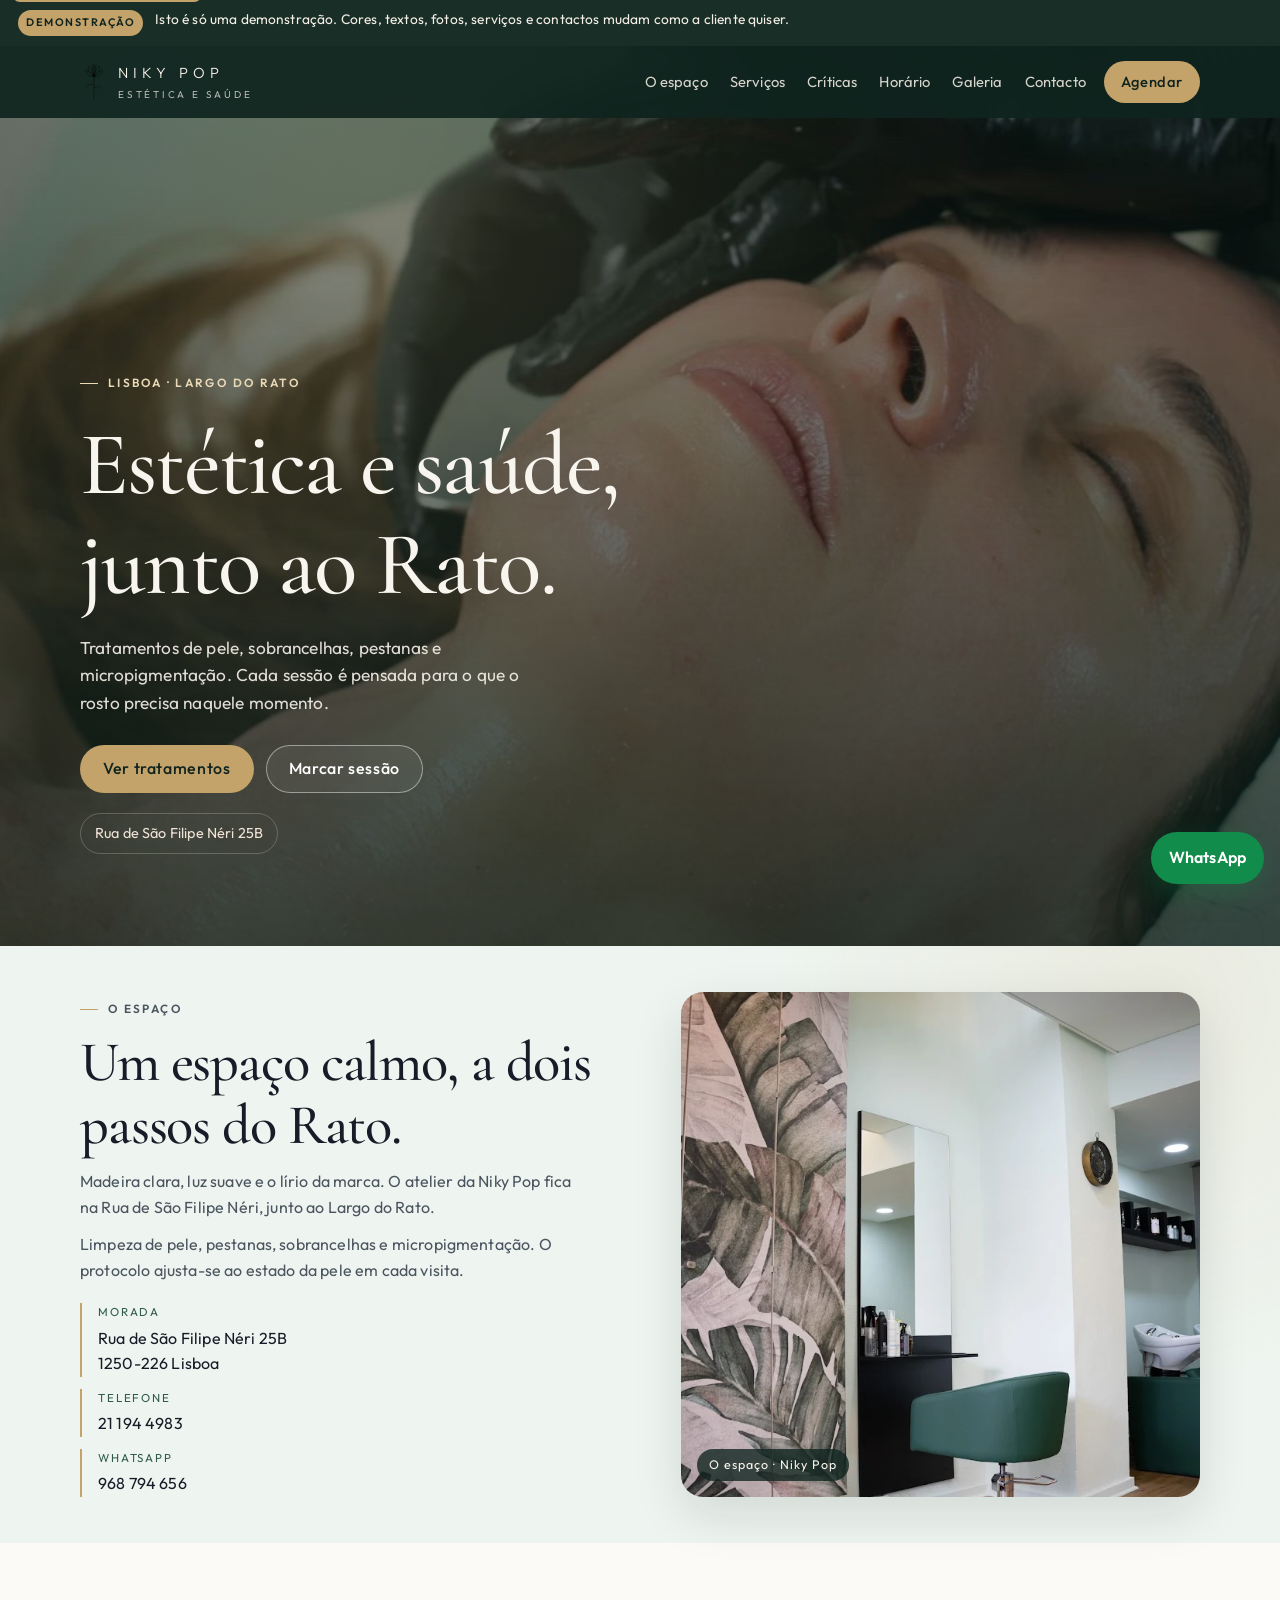
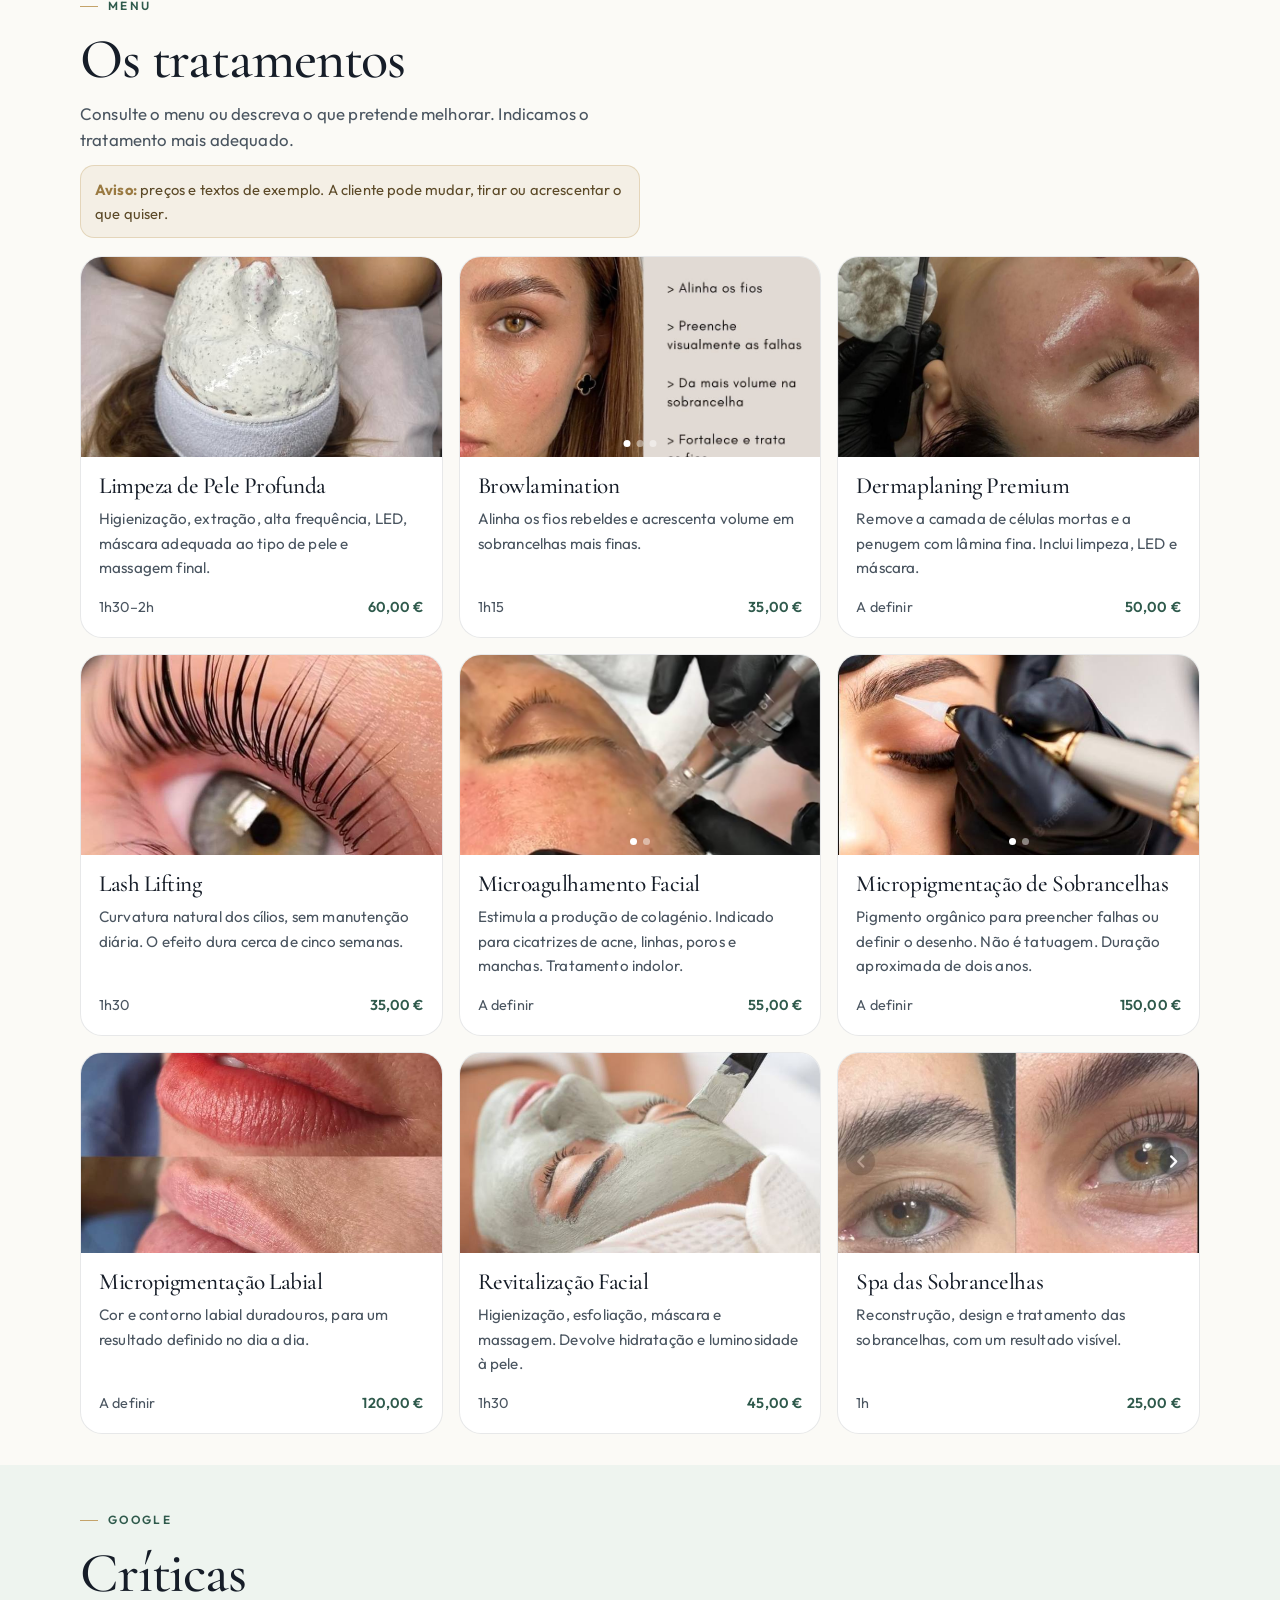
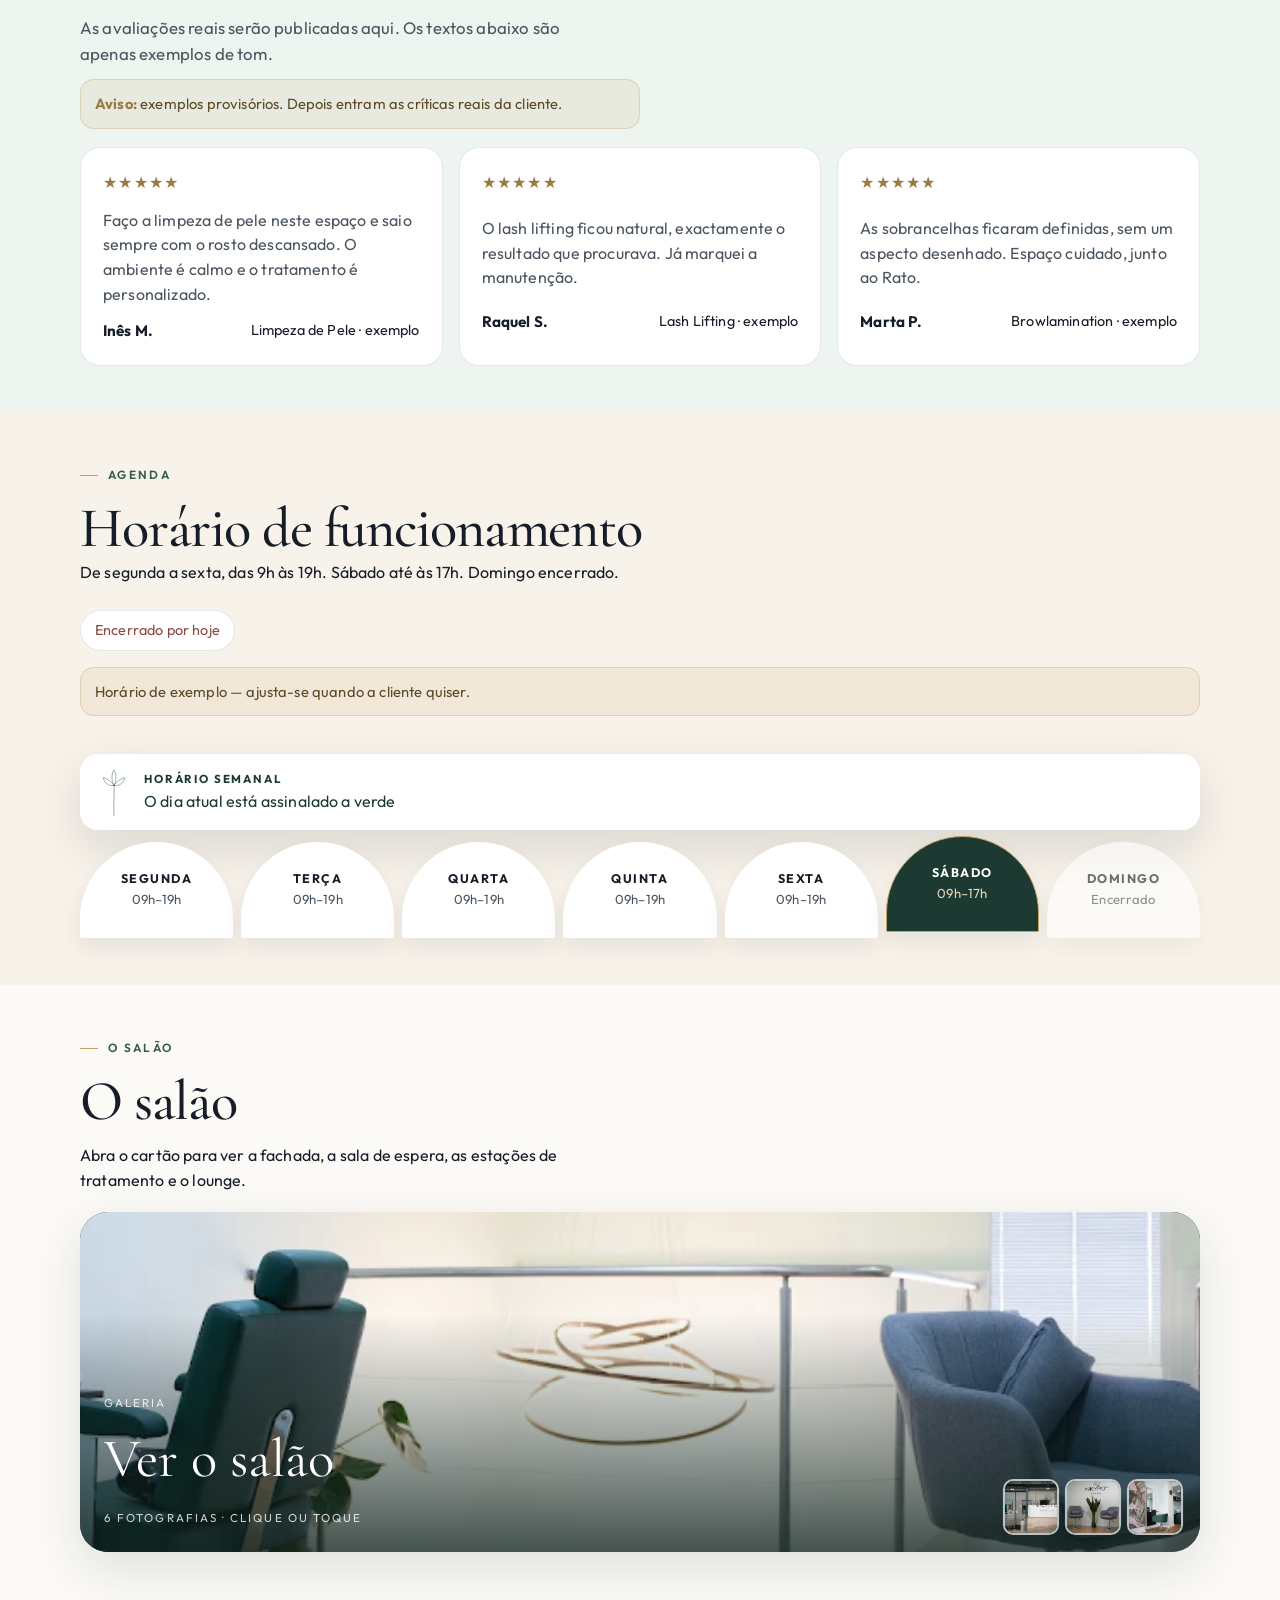
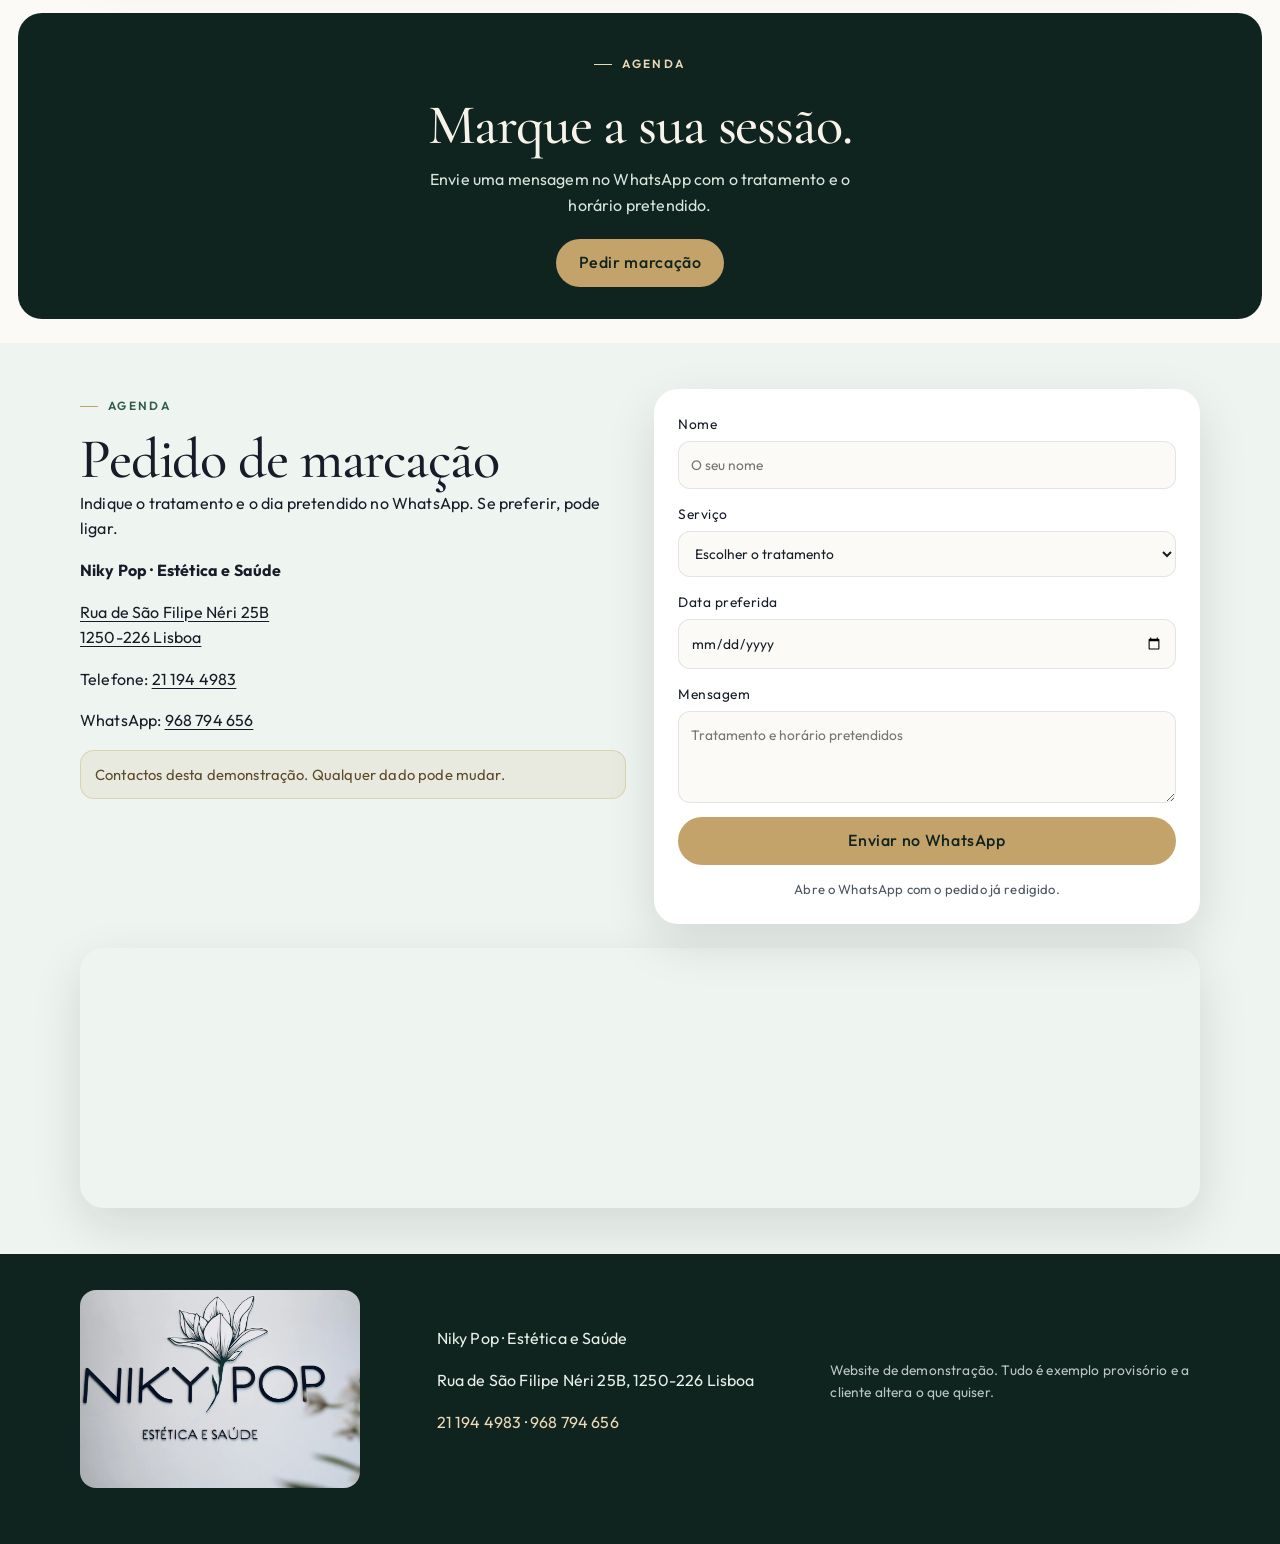
==== index.html @ 43a4d609 "Adiciona a demonstração do website Niky Pop. Co-authored-by: Cursor <cursoragent@cursor.com>" ====
<!DOCTYPE html>
<html lang="pt-PT">
<head>
  <meta charset="UTF-8">
  <meta name="viewport" content="width=device-width, initial-scale=1, viewport-fit=cover">
  <meta name="theme-color" content="#1e3a32">
  <title>Niky Pop · Estética e Saúde · Lisboa</title>
  <meta name="description" content="Demonstração do website da Niky Pop Estética e Saúde, em Lisboa. Tratamentos faciais, sobrancelhas, cílios e micropigmentação. Tudo nesta página é provisório e editável.">
  <link rel="icon" href="assets/images/lily.svg" type="image/svg+xml">
  <link rel="apple-touch-icon" href="assets/images/logo.png">
  <link rel="preconnect" href="https://fonts.googleapis.com">
  <link rel="preconnect" href="https://fonts.gstatic.com" crossorigin>
  <link href="https://fonts.googleapis.com/css2?family=Cormorant+Garamond:ital,wght@0,400;0,500;0,600;1,400;1,500&family=Outfit:wght@300;400;500;600&display=swap" rel="stylesheet">
  <link rel="preload" as="image" href="assets/video/poster.jpg">
  <link rel="stylesheet" href="css/style.css?v=9">
  <meta property="og:title" content="Niky Pop · Estética e Saúde">
  <meta property="og:description" content="Espaço de estética e saúde junto ao Largo do Rato, Lisboa. Demonstração provisória.">
  <meta property="og:image" content="assets/images/fachada.jpg">
  <meta property="og:type" content="website">
  <script type="application/ld+json">
  {
    "@context": "https://schema.org",
    "@type": "BeautySalon",
    "name": "Niky Pop Estética e Saúde",
    "description": "Salão de estética e saúde em Lisboa. Página de demonstração com conteúdos provisórios.",
    "image": "assets/images/fachada.jpg",
    "telephone": "+351211944983",
    "address": {
      "@type": "PostalAddress",
      "streetAddress": "Rua de São Filipe Néri 25B",
      "addressLocality": "Lisboa",
      "postalCode": "1250-226",
      "addressCountry": "PT"
    },
    "url": "https://nikypop.pt",
    "openingHoursSpecification": [
      { "@type": "OpeningHoursSpecification", "dayOfWeek": ["Monday","Tuesday","Wednesday","Thursday","Friday"], "opens": "09:00", "closes": "19:00" },
      { "@type": "OpeningHoursSpecification", "dayOfWeek": "Saturday", "opens": "09:00", "closes": "17:00" }
    ]
  }
  </script>
</head>
<body>
  <a class="skip-link" href="#conteudo">Saltar para o conteúdo</a>

  <div class="demo-banner" role="status">
    <span class="demo-banner__mark">Demonstração</span>
    <p>Isto é só uma demonstração. Cores, textos, fotos, serviços e contactos mudam como a cliente quiser.</p>
  </div>

  <header class="header" id="topo">
    <div class="header__inner">
      <a class="brand" href="#topo" aria-label="Niky Pop início">
        <img src="assets/images/lily.svg" alt="" class="brand__lily" width="28" height="38">
        <span>
          <span class="brand__name">Niky<span class="brand__y"> </span>Pop</span>
          <span class="brand__tag">Estética e Saúde</span>
        </span>
      </a>
      <nav class="nav" id="nav" aria-label="Principal">
        <a href="#espaco">O espaço</a>
        <a href="#servicos">Serviços</a>
        <a href="#criticas">Críticas</a>
        <a href="#horarios">Horário</a>
        <a href="#galeria">Galeria</a>
        <a href="#contacto">Contacto</a>
      </nav>
      <a class="btn btn--header" href="#marcar">Agendar</a>
      <button class="nav-toggle" id="navToggle" aria-expanded="false" aria-controls="nav" aria-label="Abrir menu">
        <span></span><span></span><span></span>
      </button>
    </div>
  </header>

  <main id="conteudo">
    <section class="hero">
      <div class="hero__media" aria-hidden="true">
        <div class="hero__fallback"></div>
        <video id="heroVideo" autoplay muted loop playsinline preload="metadata" poster="assets/video/poster.jpg">
          <source src="assets/video/hero.mp4" type="video/mp4">
        </video>
        <div class="hero__veil"></div>
      </div>
      <div class="wrap hero__copy">
        <p class="eyebrow">Lisboa · Largo do Rato</p>
        <h1>Estética e saúde, junto ao Rato.</h1>
        <p class="hero__lead">Tratamentos de pele, sobrancelhas, pestanas e micropigmentação. Cada sessão é pensada para o que o rosto precisa naquele momento.</p>
        <div class="hero__actions">
          <a class="btn btn--gold" href="#servicos">Ver tratamentos</a>
          <a class="btn btn--ghost" href="#marcar">Marcar sessão</a>
        </div>
        <p class="hero__chip">Rua de São Filipe Néri 25B</p>
      </div>
    </section>

    <section class="section space" id="espaco">
      <div class="wrap split">
        <div class="space__copy">
          <p class="eyebrow reveal">O espaço</p>
          <h2 class="reveal">Um espaço calmo, a dois passos do Rato.</h2>
          <p class="reveal">Madeira clara, luz suave e o lírio da marca. O atelier da Niky Pop fica na Rua de São Filipe Néri, junto ao Largo do Rato.</p>
          <p class="reveal">Limpeza de pele, pestanas, sobrancelhas e micropigmentação. O protocolo ajusta-se ao estado da pele em cada visita.</p>
          <ul class="facts reveal">
            <li>
              <span>Morada</span>
              Rua de São Filipe Néri 25B<br>1250-226 Lisboa
            </li>
            <li>
              <span>Telefone</span>
              <a href="tel:+351211944983">21 194 4983</a>
            </li>
            <li>
              <span>WhatsApp</span>
              <a href="https://wa.me/351968794656">968 794 656</a>
            </li>
          </ul>
        </div>
        <figure class="space__photo reveal">
          <img src="assets/images/estacao.png" alt="Estação de cabelo da Niky Pop, com cadeira verde e mural de folhas" width="900" height="700" loading="lazy">
          <figcaption>O espaço · Niky Pop</figcaption>
        </figure>
      </div>
    </section>

    <section class="section services" id="servicos">
      <div class="wrap">
        <div class="section__head">
          <p class="eyebrow reveal">Menu</p>
          <h2 class="reveal">Os tratamentos</h2>
          <p class="lead reveal">Consulte o menu ou descreva o que pretende melhorar. Indicamos o tratamento mais adequado.</p>
          <p class="notice reveal" role="note">
            <strong>Aviso:</strong> preços e textos de exemplo. A cliente pode mudar, tirar ou acrescentar o que quiser.
          </p>
        </div>
        <div class="service-grid" id="serviceGrid"></div>
      </div>
    </section>

    <section class="section reviews" id="criticas">
      <div class="wrap">
        <div class="section__head">
          <p class="eyebrow reveal">Google</p>
          <h2 class="reveal">Críticas</h2>
          <p class="lead reveal">As avaliações reais serão publicadas aqui. Os textos abaixo são apenas exemplos de tom.</p>
          <p class="notice reveal" role="note">
            <strong>Aviso:</strong> exemplos provisórios. Depois entram as críticas reais da cliente.
          </p>
        </div>
        <div class="review-track" id="reviewTrack"></div>
      </div>
    </section>

    <section class="section hours" id="horarios">
      <div class="wrap hours__layout">
        <div>
          <p class="eyebrow reveal">Agenda</p>
          <h2 class="reveal">Horário de funcionamento</h2>
          <p class="reveal">De segunda a sexta, das 9h às 19h. Sábado até às 17h. Domingo encerrado.</p>
          <div class="status-pill reveal" id="openStatus" aria-live="polite"></div>
          <p class="notice reveal" role="note">Horário de exemplo — ajusta-se quando a cliente quiser.</p>
        </div>
        <div class="bloom reveal" id="bloomHours" aria-label="Horário semanal"></div>
      </div>
    </section>

    <section class="section gallery-section" id="galeria">
      <div class="wrap">
        <div class="section__head">
          <p class="eyebrow reveal">O salão</p>
          <h2 class="reveal">O salão</h2>
          <p class="reveal">Abra o cartão para ver a fachada, a sala de espera, as estações de tratamento e o lounge.</p>
        </div>
        <button class="gallery-card reveal" id="galleryOpen" type="button" aria-haspopup="dialog">
          <img src="assets/images/lounge.png" alt="Lounge da Niky Pop, com cadeira verde e candeeiro em anéis" width="1400" height="900">
          <span class="gallery-card__veil"></span>
          <span class="gallery-card__body">
            <span class="gallery-card__kicker">Galeria</span>
            <span class="gallery-card__title">Ver o salão</span>
          <span class="gallery-card__hint">6 fotografias · clique ou toque</span>
        </span>
        <span class="thumbs" aria-hidden="true">
          <img src="assets/images/fachada.jpg" alt="" width="54" height="54">
          <img src="assets/images/espera.png" alt="" width="54" height="54">
          <img src="assets/images/estacao.png" alt="" width="54" height="54">
        </span>
      </button>
      </div>
    </section>

    <section class="cta-band">
      <div class="wrap reveal">
        <p class="eyebrow">Agenda</p>
        <h2>Marque a sua sessão.</h2>
        <p>Envie uma mensagem no WhatsApp com o tratamento e o horário pretendido.</p>
        <a class="btn btn--gold" href="#marcar">Pedir marcação</a>
      </div>
    </section>

    <section class="section contact" id="contacto">
      <div class="wrap contact__grid">
        <div>
          <p class="eyebrow reveal">Agenda</p>
          <h2 class="reveal" id="marcar">Pedido de marcação</h2>
          <p class="reveal">Indique o tratamento e o dia pretendido no WhatsApp. Se preferir, pode ligar.</p>
          <address class="vcard reveal">
            <p><strong>Niky Pop · Estética e Saúde</strong></p>
            <p><a href="https://maps.google.com/?q=Rua+de+S%C3%A3o+Filipe+N%C3%A9ri+25B,+1250-226+Lisboa" target="_blank" rel="noopener">Rua de São Filipe Néri 25B<br>1250-226 Lisboa</a></p>
            <p>Telefone: <a href="tel:+351211944983">21 194 4983</a></p>
            <p>WhatsApp: <a href="https://wa.me/351968794656">968 794 656</a></p>
          </address>
          <p class="notice reveal" role="note">Contactos desta demonstração. Qualquer dado pode mudar.</p>
        </div>
        <form class="book-form reveal" id="bookForm">
          <label>
            Nome
            <input type="text" name="nome" required autocomplete="name" placeholder="O seu nome">
          </label>
          <label>
            Serviço
            <select name="servico" id="servicoSelect" required></select>
          </label>
          <label>
            Data preferida
            <input type="date" name="data" required>
          </label>
          <label>
            Mensagem
            <textarea name="mensagem" rows="3" placeholder="Tratamento e horário pretendidos"></textarea>
          </label>
          <button class="btn btn--gold btn--full" type="submit">Enviar no WhatsApp</button>
          <p class="form-note">Abre o WhatsApp com o pedido já redigido.</p>
        </form>
      </div>
      <div class="wrap map-wrap reveal">
        <iframe
          title="Mapa da Niky Pop em Lisboa"
          loading="lazy"
          referrerpolicy="no-referrer-when-downgrade"
          src="https://maps.google.com/maps?q=Rua%20de%20S%C3%A3o%20Filipe%20N%C3%A9ri%2025B,%201250-226%20Lisboa&z=16&output=embed">
        </iframe>
      </div>
    </section>
  </main>

  <footer class="footer">
    <div class="wrap footer__grid">
      <div class="footer__brand">
        <img src="assets/images/logo.png" alt="Logótipo Niky Pop Estética e Saúde" width="280" height="180">
      </div>
      <div>
        <p>Niky Pop · Estética e Saúde</p>
        <p>Rua de São Filipe Néri 25B, 1250-226 Lisboa</p>
        <p><a href="tel:+351211944983">21 194 4983</a> · <a href="https://wa.me/351968794656">968 794 656</a></p>
      </div>
      <p class="footer__demo">Website de demonstração. Tudo é exemplo provisório e a cliente altera o que quiser.</p>
    </div>
  </footer>

  <a class="wa-float" href="https://wa.me/351968794656" target="_blank" rel="noopener" aria-label="Abrir WhatsApp">WhatsApp</a>

  <dialog class="lightbox" id="lightbox" aria-label="Fotografias do salão">
    <button class="lightbox__close" type="button" id="lightboxClose" aria-label="Fechar galeria">×</button>
    <button class="lightbox__nav prev" type="button" id="lightboxPrev" aria-label="Fotografia anterior">‹</button>
    <figure>
      <img id="lightboxImg" alt="">
      <figcaption id="lightboxCap"></figcaption>
    </figure>
    <button class="lightbox__nav next" type="button" id="lightboxNext" aria-label="Fotografia seguinte">›</button>
    <div class="lightbox__dots" id="lightboxDots"></div>
  </dialog>

  <script src="js/main.js?v=7" defer></script>
</body>
</html>
---- css/style.css ----
:root {
  --green-deep: #10241f;
  --green: #1c3a32;
  --green-mid: #2f5a4c;
  --sage: #8eae9c;
  --mint: #e6efe8;
  --foam: #eef4ef;
  --cream: #f7f2ea;
  --paper: #fbfaf6;
  --ink: #161d28;
  --ink-soft: #4a5560;
  --gold: #c4a36a;
  --gold-deep: #9a7a42;
  --gold-soft: #ead9b8;
  --line: rgba(22, 29, 40, 0.1);
  --shadow: 0 18px 50px rgba(16, 36, 31, 0.12);
  --radius: 22px;
  --header: 72px;
  --banner: 0px;
  --font-serif: "Cormorant Garamond", "Times New Roman", serif;
  --font-sans: "Outfit", "Segoe UI", sans-serif;
  --ease: cubic-bezier(0.22, 1, 0.36, 1);
}

*,
*::before,
*::after {
  box-sizing: border-box;
}

html {
  scroll-behavior: smooth;
  scroll-padding-top: calc(var(--header) + var(--banner) + 12px);
  overflow-x: clip;
}

body {
  margin: 0;
  color: var(--ink);
  background: var(--paper);
  font-family: var(--font-sans);
  font-weight: 400;
  line-height: 1.6;
  letter-spacing: 0.01em;
  text-rendering: optimizeLegibility;
}

img,
video,
iframe {
  max-width: 100%;
  display: block;
}

img {
  height: auto;
}

a {
  color: inherit;
  text-decoration: none;
}

button,
input,
select,
textarea {
  font: inherit;
  color: inherit;
}

h1,
h2,
h3 {
  font-family: var(--font-serif);
  font-weight: 500;
  line-height: 1.12;
  letter-spacing: -0.02em;
  margin: 0;
}

h2 {
  font-size: clamp(2rem, 4.4vw, 3.6rem);
}

p {
  margin: 0 0 1rem;
}

.skip-link {
  position: absolute;
  left: 12px;
  top: -40px;
  z-index: 80;
  background: var(--gold);
  color: var(--green-deep);
  padding: 8px 12px;
  border-radius: 8px;
}

.skip-link:focus {
  top: 12px;
}

.wrap {
  width: min(1120px, calc(100% - 32px));
  margin-inline: auto;
}

.section {
  padding: clamp(28px, 3.6vw, 48px) 0;
}

.section__head {
  max-width: 560px;
  margin-bottom: 18px;
}

.section__head h2 {
  margin-bottom: 10px;
}

.section__head .lead,
.section__head > p {
  margin: 0 0 12px;
}

.section__head .notice {
  margin: 0;
}

.eyebrow {
  display: inline-flex;
  align-items: center;
  gap: 10px;
  margin-bottom: 12px;
  color: var(--green-mid);
  font-size: 0.74rem;
  font-weight: 600;
  letter-spacing: 0.2em;
  text-transform: uppercase;
}

.eyebrow::before {
  content: "";
  width: 18px;
  height: 1px;
  background: var(--gold);
}

.lead {
  font-size: 1.05rem;
  color: var(--ink-soft);
  max-width: 48ch;
  line-height: 1.55;
}

.notice {
  background: rgba(196, 163, 106, 0.12);
  border: 1px solid rgba(196, 163, 106, 0.35);
  border-radius: 14px;
  padding: 12px 14px;
  font-size: 0.92rem;
  color: #5c4a28;
}

.notice strong {
  color: var(--gold-deep);
}

.btn {
  display: inline-flex;
  align-items: center;
  justify-content: center;
  gap: 8px;
  min-height: 48px;
  padding: 0 22px;
  border: 1px solid transparent;
  border-radius: 999px;
  cursor: pointer;
  font-weight: 500;
  letter-spacing: 0.04em;
  transition: transform 0.35s var(--ease), background 0.35s var(--ease), color 0.35s var(--ease), border-color 0.35s var(--ease);
}

.btn:hover {
  transform: translateY(-2px);
}

.btn--gold {
  background: var(--gold);
  color: var(--green-deep);
}

.btn--gold:hover {
  background: var(--gold-soft);
}

.btn--ghost {
  border-color: rgba(255, 255, 255, 0.45);
  color: #fff;
  background: rgba(255, 255, 255, 0.06);
  backdrop-filter: blur(8px);
}

.btn--ghost:hover {
  background: rgba(255, 255, 255, 0.16);
}

.btn--header {
  background: var(--gold);
  color: var(--green-deep);
  min-height: 42px;
  padding: 0 16px;
  font-size: 0.92rem;
}

.btn--full {
  width: 100%;
}

.demo-banner {
  position: relative;
  z-index: 40;
  display: flex;
  gap: 12px;
  align-items: flex-start;
  flex-wrap: wrap;
  padding: 10px 18px;
  background: #1a2e28;
  color: #f3efe6;
  font-size: 0.86rem;
  line-height: 1.45;
}

.demo-banner p {
  margin: 0;
}

.demo-banner__mark {
  flex: none;
  background: var(--gold);
  color: var(--green-deep);
  font-size: 0.68rem;
  font-weight: 600;
  letter-spacing: 0.14em;
  text-transform: uppercase;
  padding: 5px 8px;
  border-radius: 999px;
}

.header {
  position: sticky;
  top: 0;
  z-index: 30;
  background: rgba(16, 36, 31, 0.92);
  backdrop-filter: blur(14px);
  transition: background 0.4s var(--ease), box-shadow 0.4s var(--ease);
  animation: slideDown 0.7s var(--ease) both;
}

.header.is-solid {
  background: rgba(16, 36, 31, 0.92);
  backdrop-filter: blur(16px);
  box-shadow: 0 8px 30px rgba(0, 0, 0, 0.18);
}

.header__inner {
  width: min(1120px, calc(100% - 24px));
  margin: 0 auto;
  min-height: var(--header);
  display: flex;
  align-items: center;
  gap: 18px;
}

.brand {
  display: flex;
  align-items: center;
  gap: 10px;
  color: #f7f2ea;
}

.brand__lily {
  color: var(--gold-soft);
}

.brand__name {
  display: block;
  font-family: var(--font-sans);
  font-weight: 300;
  letter-spacing: 0.34em;
  text-transform: uppercase;
  font-size: 0.92rem;
}

.brand__tag {
  display: block;
  font-size: 0.62rem;
  letter-spacing: 0.28em;
  text-transform: uppercase;
  opacity: 0.72;
  margin-top: 2px;
}

.nav {
  margin-left: auto;
  display: flex;
  gap: 22px;
}

.nav a {
  color: rgba(247, 242, 234, 0.86);
  font-size: 0.92rem;
  position: relative;
}

.nav a::after {
  content: "";
  position: absolute;
  left: 0;
  bottom: -6px;
  width: 100%;
  height: 1px;
  background: var(--gold);
  transform: scaleX(0);
  transform-origin: left;
  transition: transform 0.35s var(--ease);
}

.nav a:hover::after {
  transform: scaleX(1);
}

.nav-toggle {
  display: none;
  width: 44px;
  height: 44px;
  margin-left: auto;
  border: 0;
  background: transparent;
  padding: 10px;
}

.nav-toggle span {
  display: block;
  height: 1.5px;
  margin: 6px 0;
  background: #f7f2ea;
  transition: transform 0.3s var(--ease), opacity 0.3s;
}

.header.is-open .nav-toggle span:nth-child(1) {
  transform: translateY(7.5px) rotate(45deg);
}

.header.is-open .nav-toggle span:nth-child(2) {
  opacity: 0;
}

.header.is-open .nav-toggle span:nth-child(3) {
  transform: translateY(-7.5px) rotate(-45deg);
}

.hero {
  position: relative;
  min-height: 100vh;
  display: grid;
  align-items: end;
  color: #f8f4ee;
  overflow: hidden;
  margin-top: calc(var(--header) * -1);
  padding: calc(var(--header) + 48px) 0 64px;
}

.hero__media,
.hero__media video,
.hero__fallback {
  position: absolute;
  inset: 0;
  width: 100%;
  height: 100%;
  object-fit: cover;
}

.hero__fallback {
  background:
    linear-gradient(180deg, rgba(16, 36, 31, 0.2), rgba(16, 36, 31, 0.55)),
    url("../assets/video/poster.jpg") center/cover no-repeat;
}

.hero__media video {
  transform: scale(1.06);
  animation: drift 28s var(--ease) infinite alternate;
}

.hero__veil {
  position: absolute;
  inset: 0;
  background:
    radial-gradient(ellipse at 30% 20%, rgba(196, 163, 106, 0.18), transparent 45%),
    linear-gradient(180deg, rgba(16, 36, 31, 0.35) 0%, rgba(16, 36, 31, 0.55) 48%, rgba(16, 36, 31, 0.78) 100%);
}

.hero__copy {
  position: relative;
  z-index: 2;
  text-align: left;
  padding: 0 0 12px;
}

.hero__copy > * {
  animation: riseIn 0.9s var(--ease) both;
}

.hero__copy > *:nth-child(1) { animation-delay: 0.12s; }
.hero__copy > *:nth-child(2) { animation-delay: 0.28s; }
.hero__copy > *:nth-child(3) { animation-delay: 0.42s; }
.hero__copy > *:nth-child(4) { animation-delay: 0.56s; }
.hero__copy > *:nth-child(5) { animation-delay: 0.7s; }

.hero .eyebrow {
  color: var(--gold-soft);
}

.hero .eyebrow::before {
  background: var(--gold-soft);
}

.hero h1 {
  max-width: 13ch;
  margin: 10px 0 18px;
  font-size: clamp(2.4rem, 7vw, 5.6rem);
  text-shadow: 0 10px 36px rgba(0, 0, 0, 0.28);
}

.hero__lead {
  margin: 0 0 8px;
  max-width: 42ch;
  color: rgba(247, 242, 234, 0.9);
  font-size: 1.08rem;
}

.hero__actions {
  display: flex;
  justify-content: flex-start;
  gap: 12px;
  flex-wrap: wrap;
  margin-top: 28px;
}

.hero__chip {
  margin-top: 20px;
  display: inline-flex;
  padding: 8px 14px;
  border: 1px solid rgba(255, 247, 242, 0.22);
  border-radius: 999px;
  color: #f0e4d8;
  font-size: 0.9rem;
}

.split {
  display: grid;
  grid-template-columns: 1.05fr 0.95fr;
  gap: 28px;
  align-items: stretch;
}

.space {
  background:
    radial-gradient(circle at 90% 10%, rgba(196, 163, 106, 0.12), transparent 30%),
    var(--foam);
}

.space__copy h2 {
  margin-bottom: 12px;
}

.space__copy p {
  margin: 0 0 12px;
  color: var(--ink-soft);
  max-width: 46ch;
}

.space__photo {
  margin: 0;
  position: relative;
  min-height: 100%;
}

.space__photo img {
  position: absolute;
  inset: 0;
  width: 100%;
  height: 100%;
  border-radius: var(--radius);
  box-shadow: var(--shadow);
  object-fit: cover;
  object-position: center 18%;
}

.space__photo figcaption {
  position: absolute;
  left: 16px;
  bottom: 16px;
  background: rgba(16, 36, 31, 0.78);
  color: #f7f2ea;
  padding: 6px 12px;
  border-radius: 999px;
  font-size: 0.78rem;
  letter-spacing: 0.08em;
}

.facts {
  list-style: none;
  padding: 0;
  margin: 20px 0 0;
  display: grid;
  gap: 12px;
}

.facts li {
  padding-left: 16px;
  border-left: 2px solid var(--gold);
}

.facts span {
  display: block;
  font-size: 0.72rem;
  letter-spacing: 0.16em;
  text-transform: uppercase;
  color: var(--green-mid);
  margin-bottom: 4px;
}

.services {
  background: var(--paper);
  padding-bottom: clamp(20px, 2.4vw, 32px);
}

.service-grid {
  display: grid;
  grid-template-columns: repeat(3, 1fr);
  gap: 16px;
}

.service-card {
  background: #fff;
  border: 1px solid var(--line);
  border-radius: 22px;
  overflow: hidden;
  display: flex;
  flex-direction: column;
  min-height: 100%;
  padding: 0;
  transition: transform 0.25s ease, box-shadow 0.25s ease;
  opacity: 0;
  transform: translateY(16px);
  animation: riseIn 0.45s var(--ease) forwards;
}

.service-card:nth-child(1) { animation-delay: 0.04s; }
.service-card:nth-child(2) { animation-delay: 0.08s; }
.service-card:nth-child(3) { animation-delay: 0.12s; }
.service-card:nth-child(4) { animation-delay: 0.16s; }
.service-card:nth-child(5) { animation-delay: 0.2s; }
.service-card:nth-child(6) { animation-delay: 0.24s; }
.service-card:nth-child(7) { animation-delay: 0.28s; }
.service-card:nth-child(8) { animation-delay: 0.32s; }
.service-card:nth-child(9) { animation-delay: 0.36s; }

.service-card:hover {
  transform: translateY(-6px);
  box-shadow: var(--shadow);
}

.service-card:hover .service-card__media > img,
.service-card:hover .fair img.is-on {
  transform: scale(1.06);
}

.service-card__media {
  position: relative;
  height: 200px;
  overflow: hidden;
  background: var(--mint);
}

.service-card__media > img {
  width: 100%;
  height: 100%;
  object-fit: cover;
  transition: transform 0.5s ease;
}

.fair {
  position: absolute;
  inset: 0;
}

.fair img {
  position: absolute;
  inset: 0;
  width: 100%;
  height: 100%;
  object-fit: cover;
  opacity: 0;
  transform: translateX(14%);
  transition: opacity 0.7s var(--ease), transform 0.7s var(--ease);
}

.fair img.is-on {
  opacity: 1;
  transform: none;
  z-index: 1;
}

.fair__dots {
  position: absolute;
  left: 50%;
  bottom: 10px;
  transform: translateX(-50%);
  display: flex;
  gap: 6px;
  z-index: 2;
}

.fair__dots button {
  width: 7px;
  height: 7px;
  padding: 0;
  border: 0;
  border-radius: 50%;
  background: rgba(255, 255, 255, 0.45);
  cursor: pointer;
}

.fair__dots button.is-on {
  background: #fff;
}

.service-card__body {
  padding: 16px 18px 18px;
  display: flex;
  flex-direction: column;
  flex: 1;
}

.service-card h3 {
  font-size: 1.45rem;
}

.service-card p {
  color: var(--ink-soft);
  font-size: 0.95rem;
  flex: 1;
  margin: 8px 0 0;
}

.service-card__meta {
  display: flex;
  justify-content: space-between;
  align-items: center;
  gap: 8px;
  margin-top: 16px;
  font-size: 0.9rem;
  color: var(--ink-soft);
}

.price {
  color: var(--green-mid);
  font-weight: 600;
  white-space: nowrap;
}

.chip {
  font-size: 0.65rem;
  letter-spacing: 0.12em;
  text-transform: uppercase;
  color: var(--gold-deep);
}

.reviews {
  background: var(--foam);
  padding-top: clamp(24px, 3vw, 40px);
}

.review-track {
  display: grid;
  grid-template-columns: repeat(3, 1fr);
  gap: 16px;
}

.review-card {
  background: #fff;
  border: 1px solid var(--line);
  border-radius: 20px;
  padding: 22px;
  display: grid;
  gap: 12px;
}

.stars {
  color: var(--gold-deep);
  letter-spacing: 0.08em;
}

.review-card p {
  color: var(--ink-soft);
  font-size: 1rem;
  line-height: 1.55;
  margin: 0;
}

.review-card footer {
  display: flex;
  justify-content: space-between;
  font-size: 0.9rem;
}

.review-card strong {
  font-size: 0.95rem;
}

.hours {
  background: var(--cream);
  overflow: visible;
}

.hours__layout {
  display: grid;
  grid-template-columns: 1fr;
  gap: 22px;
}

.status-pill {
  display: inline-flex;
  align-items: center;
  gap: 8px;
  margin: 8px 0 16px;
  padding: 8px 14px;
  border-radius: 999px;
  background: #fff;
  border: 1px solid var(--line);
  font-size: 0.9rem;
}

.status-pill.is-open {
  border-color: rgba(47, 90, 76, 0.3);
  color: var(--green-mid);
}

.status-pill.is-closed {
  color: #8a4b43;
}

.bloom {
  position: relative;
  display: grid;
  grid-template-columns: repeat(7, minmax(0, 1fr));
  gap: 8px;
  align-items: stretch;
}

.bloom__heart {
  grid-column: 1 / -1;
  display: flex;
  align-items: center;
  gap: 12px;
  text-align: left;
  background: #fff;
  border-radius: 18px;
  box-shadow: var(--shadow);
  color: var(--green);
  padding: 14px 16px;
  margin-bottom: 4px;
}

.bloom__heart svg {
  width: 36px;
  height: 48px;
  color: var(--green-mid);
  flex: none;
}

.bloom__heart strong {
  display: block;
  font-size: 0.72rem;
  letter-spacing: 0.16em;
  text-transform: uppercase;
}

.petal {
  padding: 16px 8px 18px;
  border-radius: 999px 999px 22px 22px;
  background: #fff;
  text-align: center;
  box-shadow: 0 10px 24px rgba(16, 36, 31, 0.08);
  border: 1px solid transparent;
  min-height: 96px;
  display: flex;
  flex-direction: column;
  justify-content: center;
  transition: transform 0.35s var(--ease), background 0.35s var(--ease);
}

.petal b {
  display: block;
  font-size: 0.78rem;
  letter-spacing: 0.12em;
  text-transform: uppercase;
}

.petal span {
  font-size: 0.82rem;
  color: var(--ink-soft);
}

.petal.is-today {
  background: var(--green);
  color: #fff;
  border-color: var(--gold);
  transform: translateY(-6px);
}

.petal.is-today span {
  color: var(--gold-soft);
}

.petal.is-closed {
  opacity: 0.62;
}

.gallery-section {
  background: var(--paper);
}

.gallery-card {
  position: relative;
  width: 100%;
  border: 0;
  padding: 0;
  border-radius: 28px;
  overflow: hidden;
  cursor: pointer;
  box-shadow: var(--shadow);
  background: var(--green-deep);
}

.gallery-card img {
  width: 100%;
  height: min(38vh, 340px);
  object-fit: cover;
  transform: scale(1.04);
  transition: transform 1.1s var(--ease);
}

.gallery-card:hover img {
  transform: scale(1.1);
}

.gallery-card__veil {
  position: absolute;
  inset: 0;
  background: linear-gradient(180deg, transparent 30%, rgba(16, 36, 31, 0.78));
}

.gallery-card__body {
  position: absolute;
  left: 24px;
  bottom: 24px;
  color: #fff;
  text-align: left;
}

.gallery-card__kicker,
.gallery-card__hint {
  display: block;
  letter-spacing: 0.18em;
  text-transform: uppercase;
  font-size: 0.72rem;
  opacity: 0.8;
}

.gallery-card__title {
  display: block;
  font-family: var(--font-serif);
  font-size: clamp(2rem, 5vw, 3.4rem);
  margin: 4px 0 6px;
}

.thumbs {
  position: absolute;
  right: 18px;
  bottom: 18px;
  display: flex;
  gap: 8px;
}

.thumbs img {
  width: 54px;
  height: 54px;
  border-radius: 10px;
  border: 2px solid rgba(255, 255, 255, 0.7);
  object-fit: cover;
}

.contact {
  background: var(--foam);
}

.contact__grid {
  display: grid;
  grid-template-columns: 1fr 1fr;
  gap: 28px;
  align-items: start;
}

.vcard {
  font-style: normal;
  margin: 12px 0;
}

.vcard a {
  text-decoration: underline;
  text-underline-offset: 3px;
}

.book-form {
  background: #fff;
  border-radius: 24px;
  padding: 24px;
  box-shadow: var(--shadow);
  display: grid;
  gap: 14px;
}

.book-form label {
  display: grid;
  gap: 6px;
  font-size: 0.86rem;
  letter-spacing: 0.04em;
}

.book-form input,
.book-form select,
.book-form textarea {
  width: 100%;
  border: 1px solid var(--line);
  border-radius: 12px;
  padding: 12px 12px;
  background: var(--paper);
}

.book-form input:focus,
.book-form select:focus,
.book-form textarea:focus {
  outline: 2px solid var(--gold);
  border-color: transparent;
}

.form-note {
  margin: 0;
  font-size: 0.82rem;
  color: var(--ink-soft);
  text-align: center;
}

.map-wrap {
  margin-top: 24px;
  border-radius: 24px;
  overflow: hidden;
  min-height: 240px;
  box-shadow: var(--shadow);
}

.map-wrap iframe {
  width: 100%;
  height: 260px;
  border: 0;
}

.footer {
  background: var(--green-deep);
  color: #e8efe9;
  padding: 36px 0 56px;
}

.footer__grid {
  display: grid;
  grid-template-columns: 0.9fr 1fr 1fr;
  gap: 24px;
  align-items: center;
}

.footer__brand img {
  width: min(280px, 100%);
  border-radius: 16px;
  background: #fff;
}

.footer a {
  color: var(--gold-soft);
}

.footer__demo {
  font-size: 0.86rem;
  opacity: 0.8;
}

.cta-band {
  margin: 8px 18px 24px;
  padding: 32px 24px;
  border-radius: 24px;
  background: var(--green-deep);
  color: #f7f2ea;
  text-align: center;
}

.cta-band .eyebrow {
  color: var(--gold-soft);
}

.cta-band .eyebrow::before {
  background: var(--gold-soft);
}

.cta-band p {
  margin: 10px auto 20px;
  max-width: 42ch;
  color: #d8e4dc;
}

.wa-float {
  position: fixed;
  right: max(16px, env(safe-area-inset-right));
  bottom: max(16px, env(safe-area-inset-bottom));
  z-index: 25;
  min-height: 52px;
  padding: 0 18px;
  border-radius: 999px;
  display: inline-flex;
  align-items: center;
  justify-content: center;
  background: #128c4a;
  color: #fff;
  font-weight: 600;
  box-shadow: 0 10px 28px rgba(18, 140, 74, 0.28);
  animation: floatIn 0.8s 1s ease both, pulseWa 2.8s 2s ease-in-out infinite;
}

.lightbox {
  width: min(960px, calc(100% - 20px));
  max-height: calc(100vh - 24px);
  border: 0;
  padding: 0;
  background: transparent;
  overflow: visible;
}

.lightbox::backdrop {
  background: rgba(10, 16, 14, 0.82);
  backdrop-filter: blur(8px);
}

.lightbox figure {
  margin: 0;
  background: #0f1c18;
  border-radius: 18px;
  overflow: hidden;
}

.lightbox img {
  width: 100%;
  max-height: 72vh;
  object-fit: contain;
  background: #0f1c18;
}

.lightbox figcaption {
  color: #f7f2ea;
  padding: 12px 16px 16px;
  text-align: center;
}

.lightbox__close,
.lightbox__nav {
  position: absolute;
  border: 0;
  background: rgba(255, 255, 255, 0.12);
  color: #fff;
  cursor: pointer;
}

.lightbox__close {
  top: -8px;
  right: -8px;
  width: 42px;
  height: 42px;
  border-radius: 50%;
  font-size: 1.6rem;
}

.lightbox__nav {
  top: 42%;
  width: 44px;
  height: 44px;
  border-radius: 50%;
  font-size: 1.8rem;
}

.lightbox__nav.prev {
  left: -8px;
}

.lightbox__nav.next {
  right: -8px;
}

.lightbox__dots {
  display: flex;
  justify-content: center;
  gap: 8px;
  margin-top: 12px;
}

.lightbox__dots button {
  width: 9px;
  height: 9px;
  border-radius: 50%;
  border: 0;
  background: rgba(255, 255, 255, 0.35);
  padding: 0;
  cursor: pointer;
}

.lightbox__dots button.is-active {
  background: var(--gold);
}

.reveal {
  opacity: 0;
  transform: translateY(16px);
  transition: opacity 0.5s var(--ease), transform 0.5s var(--ease);
}

.reveal.is-in {
  opacity: 1;
  transform: none;
}

@keyframes riseIn {
  from {
    opacity: 0;
    transform: translateY(24px);
  }
  to {
    opacity: 1;
    transform: none;
  }
}

@keyframes slideDown {
  from { transform: translateY(-100%); }
  to { transform: none; }
}

@keyframes drift {
  to {
    transform: scale(1.14) translate3d(-2%, -1%, 0);
  }
}

@keyframes floatIn {
  from { opacity: 0; transform: translateY(16px); }
  to { opacity: 1; transform: none; }
}

@keyframes pulseWa {
  0%, 100% { box-shadow: 0 10px 28px rgba(18, 140, 74, 0.28); }
  50% { box-shadow: 0 10px 28px rgba(18, 140, 74, 0.5), 0 0 0 10px rgba(18, 140, 74, 0.12); }
}

@media (max-width: 980px) {
  .split,
  .contact__grid,
  .footer__grid,
  .service-grid,
  .review-track {
    grid-template-columns: 1fr 1fr;
  }

  .nav {
    display: none;
  }

  .header.is-open .nav {
    display: flex;
    flex-direction: column;
    position: absolute;
    inset: var(--header) 12px auto;
    background: #10241f;
    padding: 18px;
    border-radius: 16px;
    gap: 14px;
    z-index: 40;
    box-shadow: 0 18px 40px rgba(0, 0, 0, 0.28);
  }

  .nav-toggle {
    display: block;
  }

  .btn--header {
    margin-left: auto;
  }
}

@media (max-width: 900px) {
  .bloom {
    grid-template-columns: repeat(2, 1fr);
  }
  .petal.is-today {
    grid-column: 1 / -1;
  }
}

@media (max-width: 760px) {
  .split,
  .hours__layout,
  .contact__grid,
  .footer__grid,
  .service-grid,
  .review-track {
    grid-template-columns: 1fr;
  }

  .demo-banner {
    flex-direction: column;
    gap: 6px;
  }

  .section {
    padding: 28px 0;
  }

  .space__photo {
    min-height: 280px;
  }

  .hero {
    min-height: 92vh;
    padding-bottom: 48px;
  }

  .hero h1 {
    font-size: clamp(2.2rem, 11vw, 3.4rem);
  }

  .hero__actions {
    width: 100%;
  }

  .hero__actions .btn {
    flex: 1 1 160px;
  }

  .service-card__media {
    height: 180px;
  }

  .cta-band {
    margin: 0 12px 24px;
    padding: 32px 18px;
  }

  .bloom {
    grid-template-columns: 1fr;
  }

  .bloom__heart,
  .petal {
    min-height: 0;
    border-radius: 16px;
    flex-direction: row;
    justify-content: space-between;
    padding: 12px 16px;
  }

  .bloom__heart {
    inset: auto;
    padding: 16px;
    display: flex;
    gap: 10px;
    justify-content: flex-start;
    text-align: left;
  }

  .thumbs {
    display: none;
  }

  .lightbox__nav.prev {
    left: 6px;
  }

  .lightbox__nav.next {
    right: 6px;
  }
}

@media (prefers-reduced-motion: reduce) {
  html {
    scroll-behavior: auto;
  }

  .reveal,
  .reveal.is-in,
  .service-card,
  .hero__copy > *,
  .hero__media video,
  .wa-float,
  .gallery-card img,
  .service-card__media > img {
    animation: none !important;
    transition: none !important;
    transform: none;
    opacity: 1;
  }
}
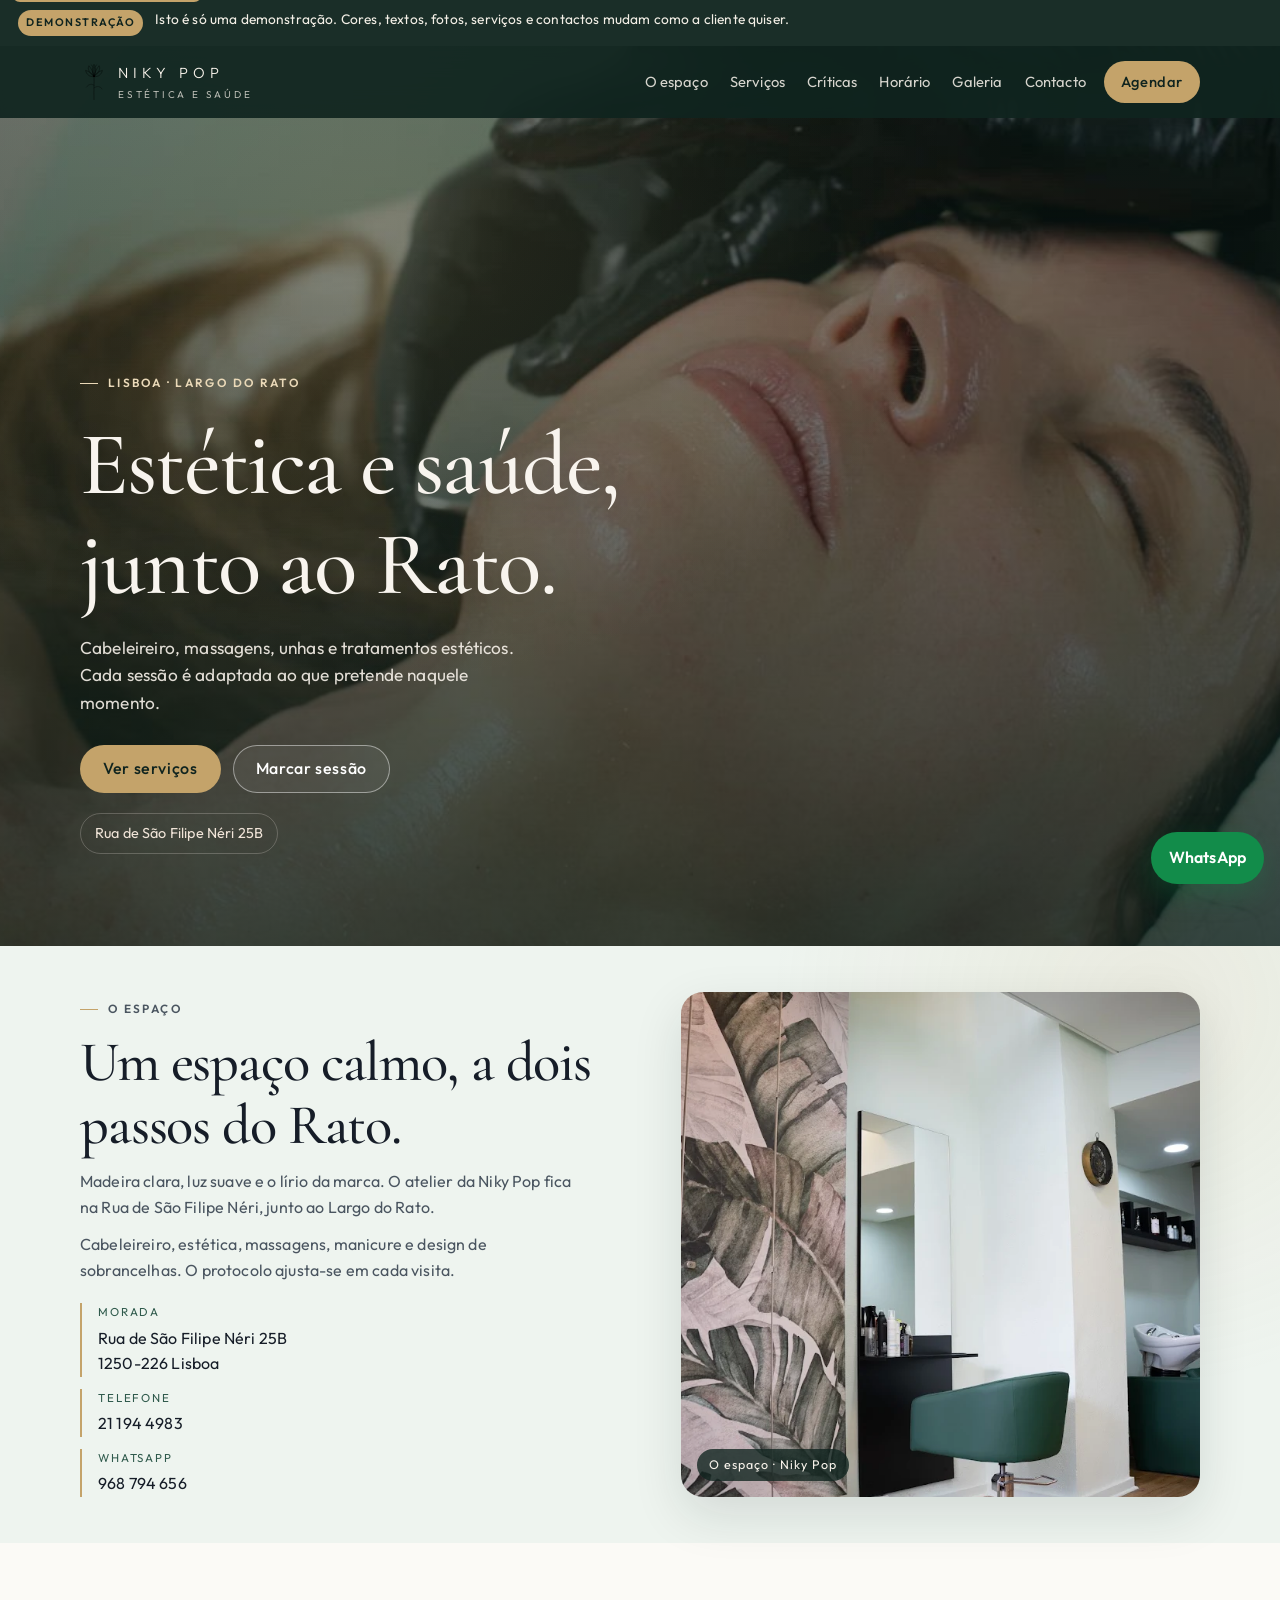
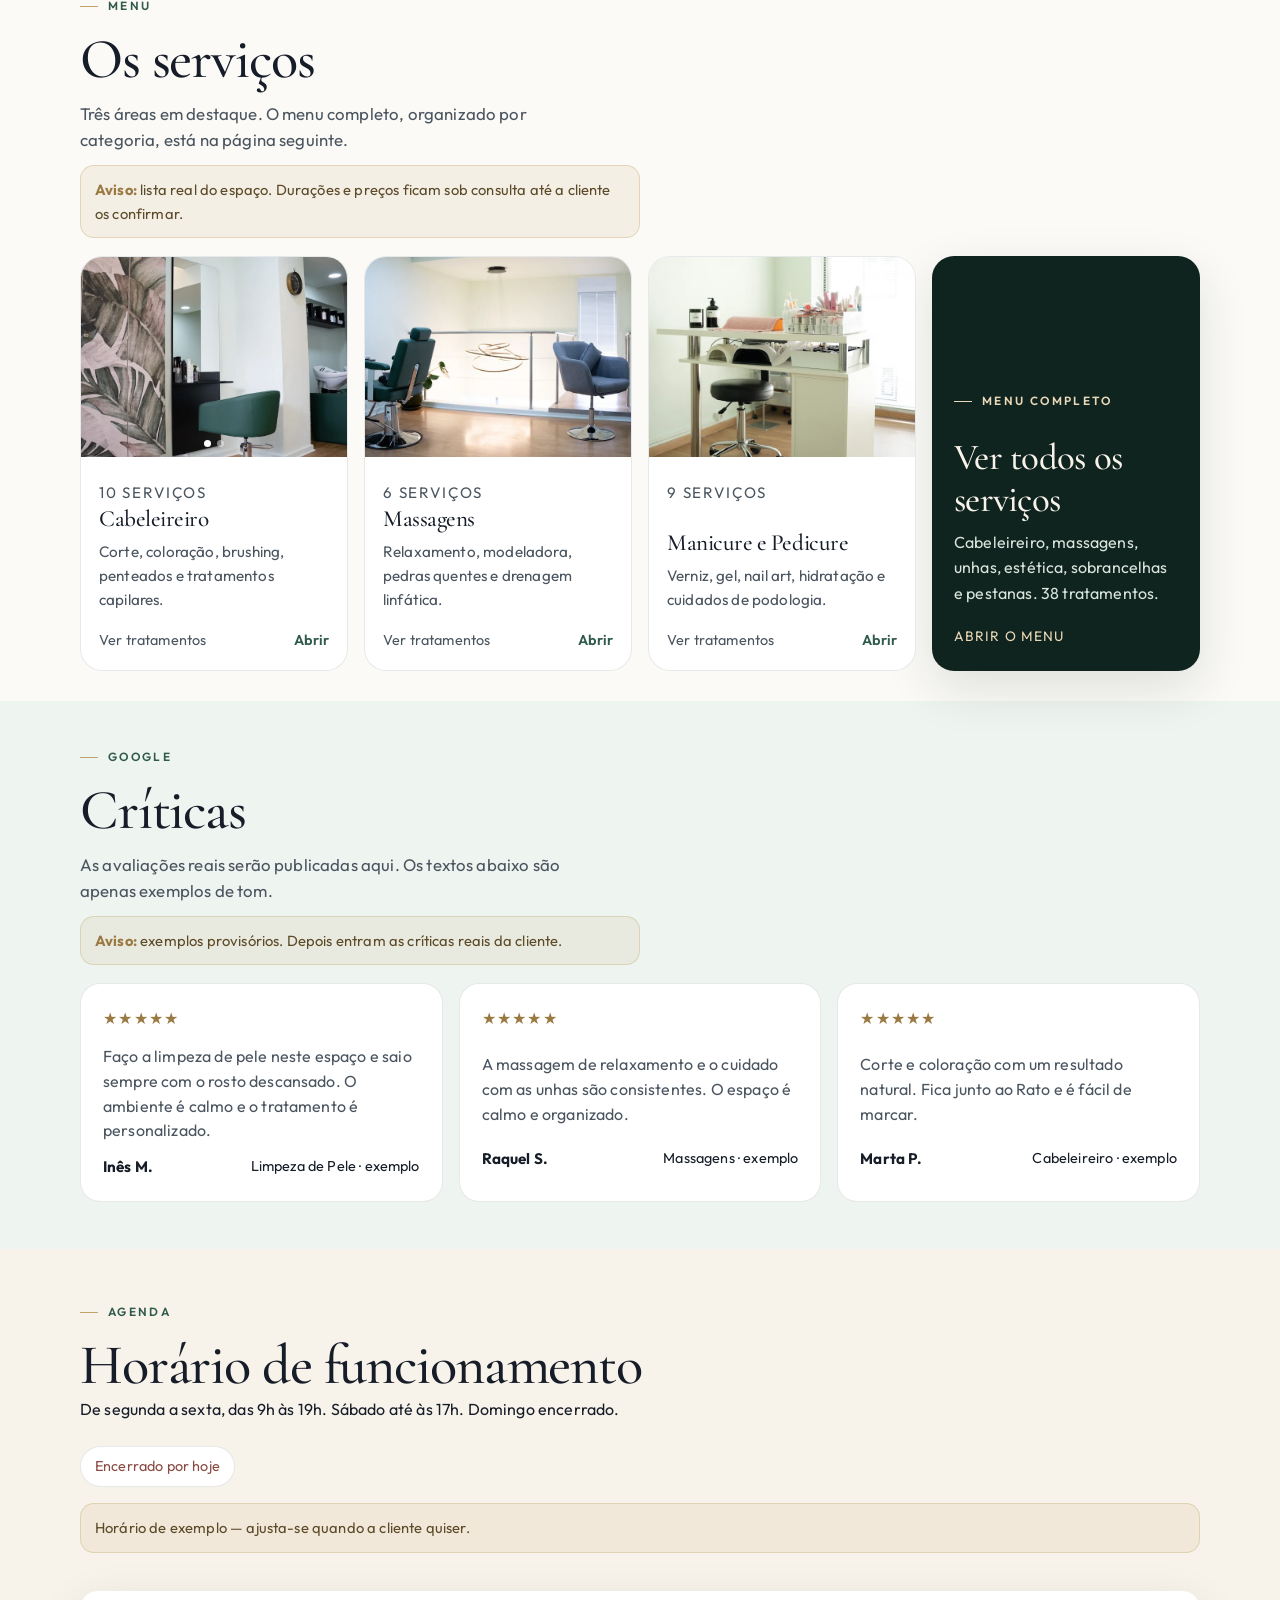
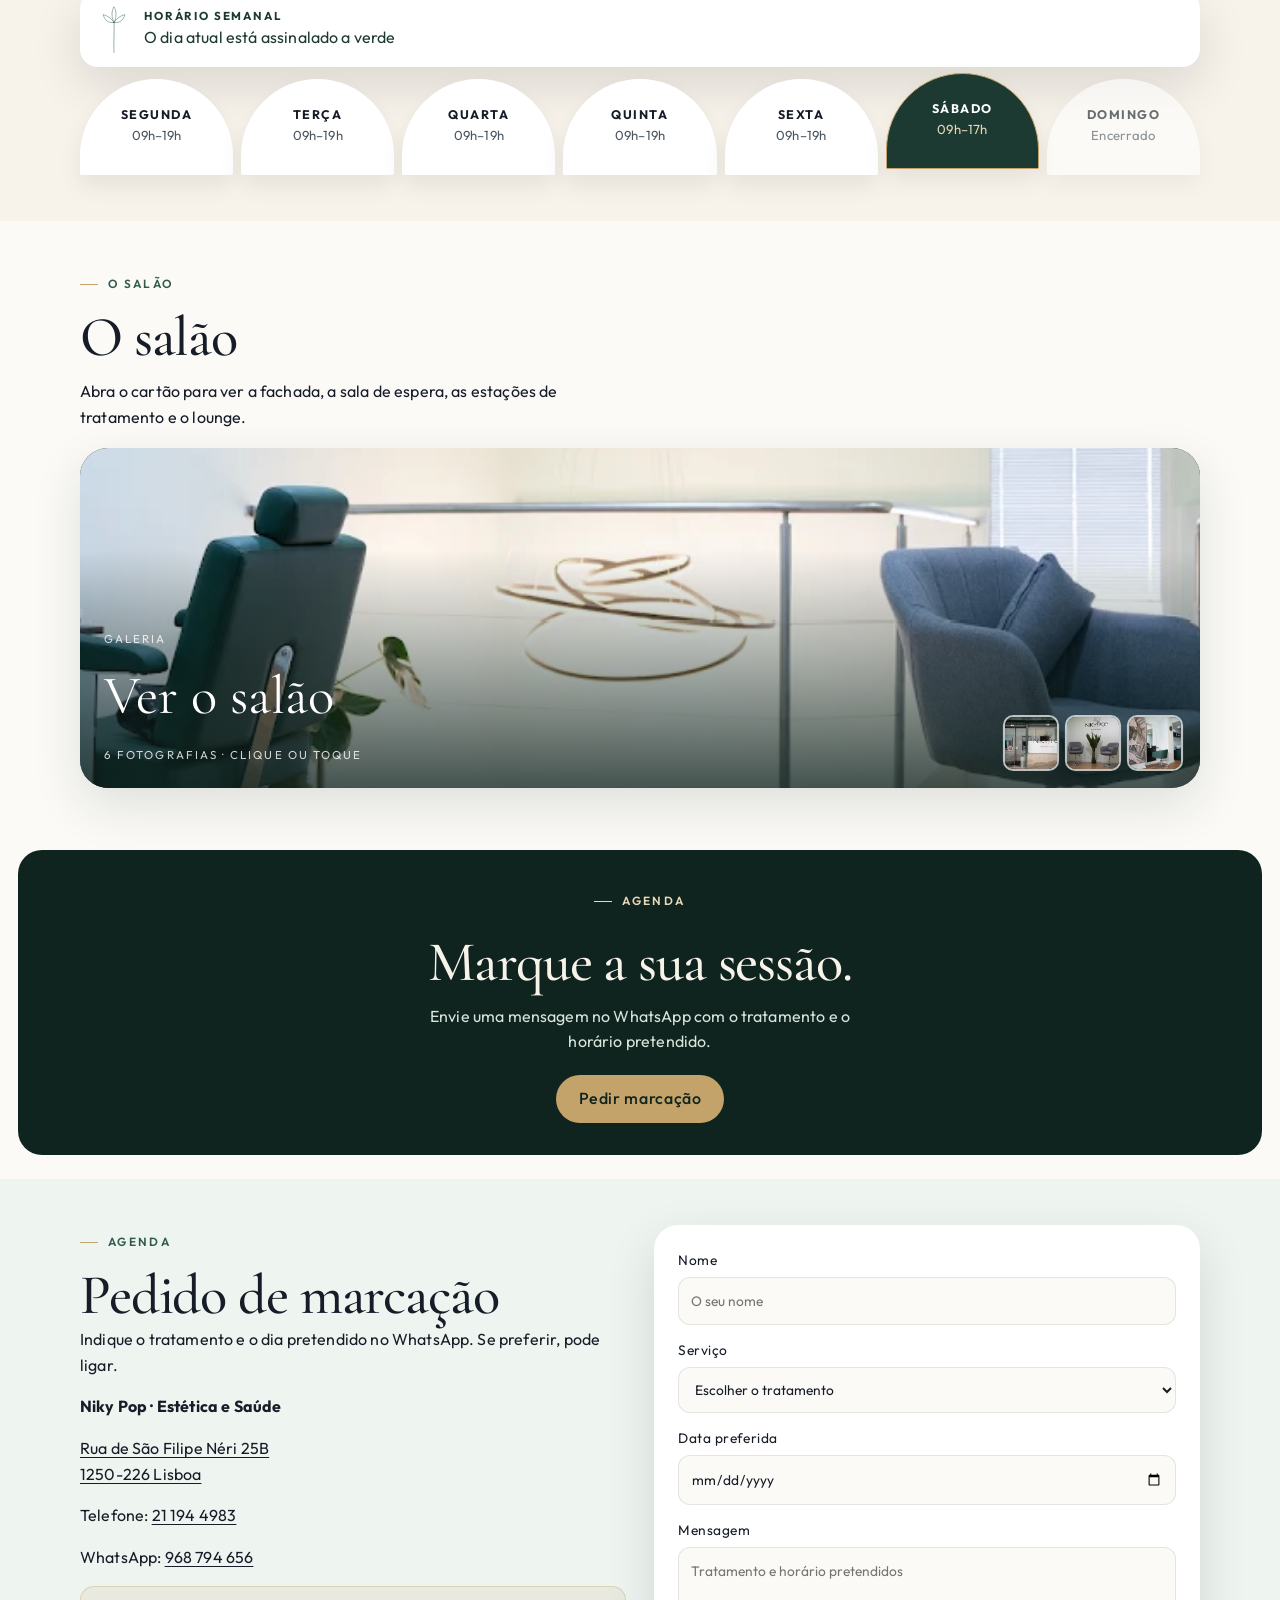
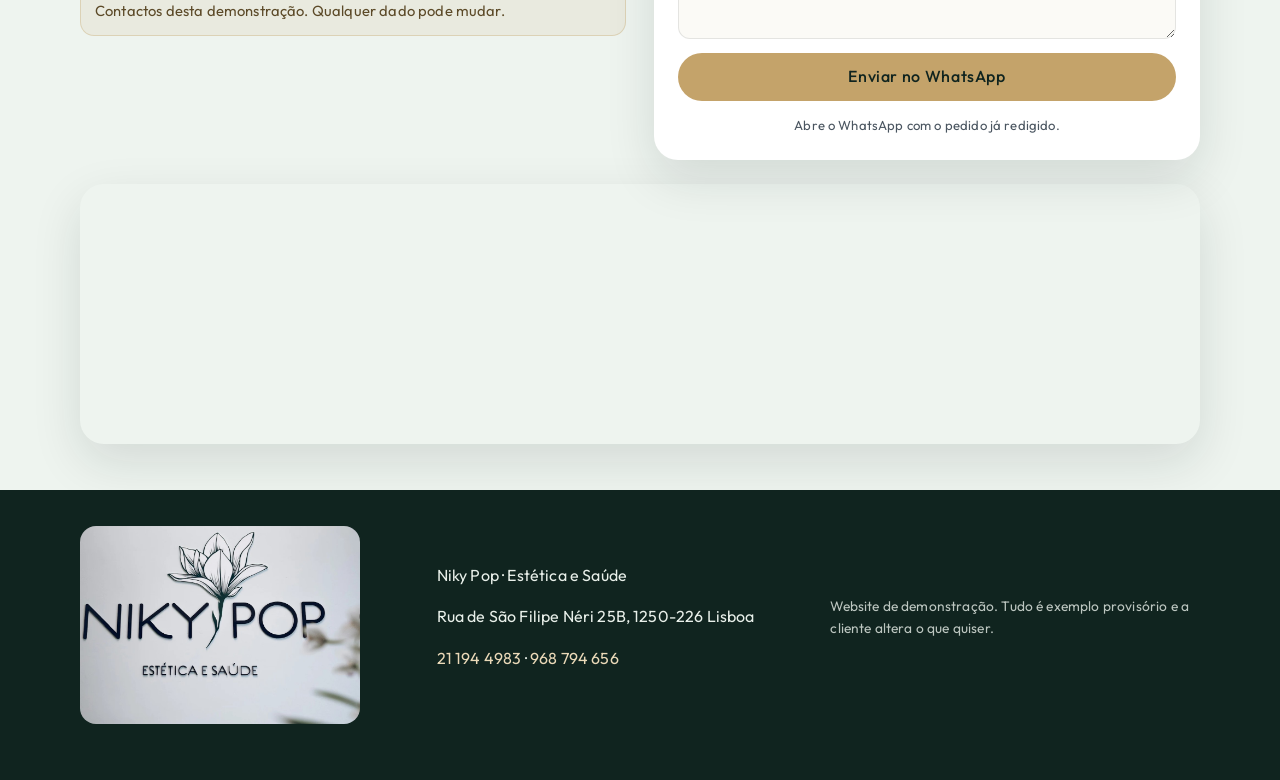
==== commit 9049c1d7: "Mostra os serviços reais da Niky Pop, com três destaques e o menu completo por categoria. Co-authore" ====
--- a/index.html
+++ b/index.html
@@ -12,7 +12,7 @@
   <link rel="preconnect" href="https://fonts.gstatic.com" crossorigin>
   <link href="https://fonts.googleapis.com/css2?family=Cormorant+Garamond:ital,wght@0,400;0,500;0,600;1,400;1,500&family=Outfit:wght@300;400;500;600&display=swap" rel="stylesheet">
   <link rel="preload" as="image" href="assets/video/poster.jpg">
-  <link rel="stylesheet" href="css/style.css?v=9">
+  <link rel="stylesheet" href="css/style.css?v=10">
   <meta property="og:title" content="Niky Pop · Estética e Saúde">
   <meta property="og:description" content="Espaço de estética e saúde junto ao Largo do Rato, Lisboa. Demonstração provisória.">
   <meta property="og:image" content="assets/images/fachada.jpg">
@@ -59,7 +59,7 @@
       </a>
       <nav class="nav" id="nav" aria-label="Principal">
         <a href="#espaco">O espaço</a>
-        <a href="#servicos">Serviços</a>
+        <a href="servicos.html">Serviços</a>
         <a href="#criticas">Críticas</a>
         <a href="#horarios">Horário</a>
         <a href="#galeria">Galeria</a>
@@ -84,9 +84,9 @@
       <div class="wrap hero__copy">
         <p class="eyebrow">Lisboa · Largo do Rato</p>
         <h1>Estética e saúde, junto ao Rato.</h1>
-        <p class="hero__lead">Tratamentos de pele, sobrancelhas, pestanas e micropigmentação. Cada sessão é pensada para o que o rosto precisa naquele momento.</p>
+        <p class="hero__lead">Cabeleireiro, massagens, unhas e tratamentos estéticos. Cada sessão é adaptada ao que pretende naquele momento.</p>
         <div class="hero__actions">
-          <a class="btn btn--gold" href="#servicos">Ver tratamentos</a>
+          <a class="btn btn--gold" href="#servicos">Ver serviços</a>
           <a class="btn btn--ghost" href="#marcar">Marcar sessão</a>
         </div>
         <p class="hero__chip">Rua de São Filipe Néri 25B</p>
@@ -99,7 +99,7 @@
           <p class="eyebrow reveal">O espaço</p>
           <h2 class="reveal">Um espaço calmo, a dois passos do Rato.</h2>
           <p class="reveal">Madeira clara, luz suave e o lírio da marca. O atelier da Niky Pop fica na Rua de São Filipe Néri, junto ao Largo do Rato.</p>
-          <p class="reveal">Limpeza de pele, pestanas, sobrancelhas e micropigmentação. O protocolo ajusta-se ao estado da pele em cada visita.</p>
+          <p class="reveal">Cabeleireiro, estética, massagens, manicure e design de sobrancelhas. O protocolo ajusta-se em cada visita.</p>
           <ul class="facts reveal">
             <li>
               <span>Morada</span>
@@ -126,13 +126,13 @@
       <div class="wrap">
         <div class="section__head">
           <p class="eyebrow reveal">Menu</p>
-          <h2 class="reveal">Os tratamentos</h2>
-          <p class="lead reveal">Consulte o menu ou descreva o que pretende melhorar. Indicamos o tratamento mais adequado.</p>
+          <h2 class="reveal">Os serviços</h2>
+          <p class="lead reveal">Três áreas em destaque. O menu completo, organizado por categoria, está na página seguinte.</p>
           <p class="notice reveal" role="note">
-            <strong>Aviso:</strong> preços e textos de exemplo. A cliente pode mudar, tirar ou acrescentar o que quiser.
+            <strong>Aviso:</strong> lista real do espaço. Durações e preços ficam sob consulta até a cliente os confirmar.
           </p>
         </div>
-        <div class="service-grid" id="serviceGrid"></div>
+        <div class="featured-grid" id="featuredGrid"></div>
       </div>
     </section>
 
@@ -269,6 +269,7 @@
     <div class="lightbox__dots" id="lightboxDots"></div>
   </dialog>
 
-  <script src="js/main.js?v=7" defer></script>
+  <script src="js/servicos-data.js?v=1"></script>
+  <script src="js/main.js?v=8" defer></script>
 </body>
 </html>
--- a/css/style.css
+++ b/css/style.css
@@ -538,10 +538,112 @@
   padding-bottom: clamp(20px, 2.4vw, 32px);
 }
 
+.featured-grid,
 .service-grid {
   display: grid;
   grid-template-columns: repeat(3, 1fr);
   gap: 16px;
+}
+
+.featured-grid {
+  grid-template-columns: repeat(2, 1fr);
+}
+
+@media (min-width: 981px) {
+  .featured-grid {
+    grid-template-columns: repeat(4, 1fr);
+  }
+}
+
+.see-all-card {
+  display: flex;
+  flex-direction: column;
+  justify-content: flex-end;
+  min-height: 100%;
+  padding: 22px 22px 24px;
+  border-radius: 22px;
+  background: var(--green-deep);
+  color: #f7f2ea;
+  box-shadow: var(--shadow);
+}
+
+.see-all-card .eyebrow {
+  color: var(--gold-soft);
+}
+
+.see-all-card .eyebrow::before {
+  background: var(--gold-soft);
+}
+
+.see-all-card h3 {
+  font-size: clamp(1.8rem, 3vw, 2.3rem);
+  margin: 8px 0 10px;
+}
+
+.see-all-card p {
+  color: #d8e4dc;
+  margin: 0 0 18px;
+}
+
+.see-all-card span {
+  font-size: 0.86rem;
+  letter-spacing: 0.08em;
+  text-transform: uppercase;
+  color: var(--gold-soft);
+}
+
+.service-card--link {
+  color: inherit;
+  cursor: pointer;
+}
+
+.page-hero {
+  padding: calc(var(--header) + 36px) 0 20px;
+  background: var(--foam);
+}
+
+.page-hero h1 {
+  font-size: clamp(2.2rem, 5vw, 3.6rem);
+  margin-bottom: 12px;
+}
+
+.page-hero .lead {
+  max-width: 52ch;
+  color: var(--ink-soft);
+}
+
+.cat-nav {
+  display: flex;
+  flex-wrap: wrap;
+  gap: 8px;
+  margin-top: 22px;
+}
+
+.cat-nav a {
+  padding: 8px 14px;
+  border-radius: 999px;
+  border: 1px solid var(--line);
+  background: #fff;
+  font-size: 0.88rem;
+}
+
+.cat-nav a:hover,
+.cat-nav a[aria-current="page"] {
+  background: var(--green);
+  color: #fff;
+  border-color: var(--green);
+}
+
+.cat-block {
+  padding: clamp(28px, 3.6vw, 48px) 0;
+}
+
+.cat-block:nth-child(even) {
+  background: var(--foam);
+}
+
+.cat-block .section__head {
+  max-width: 560px;
 }
 
 .service-card {
@@ -1186,6 +1288,7 @@
   .contact__grid,
   .footer__grid,
   .service-grid,
+  .featured-grid,
   .review-track {
     grid-template-columns: 1fr 1fr;
   }
@@ -1231,6 +1334,7 @@
   .contact__grid,
   .footer__grid,
   .service-grid,
+  .featured-grid,
   .review-track {
     grid-template-columns: 1fr;
   }
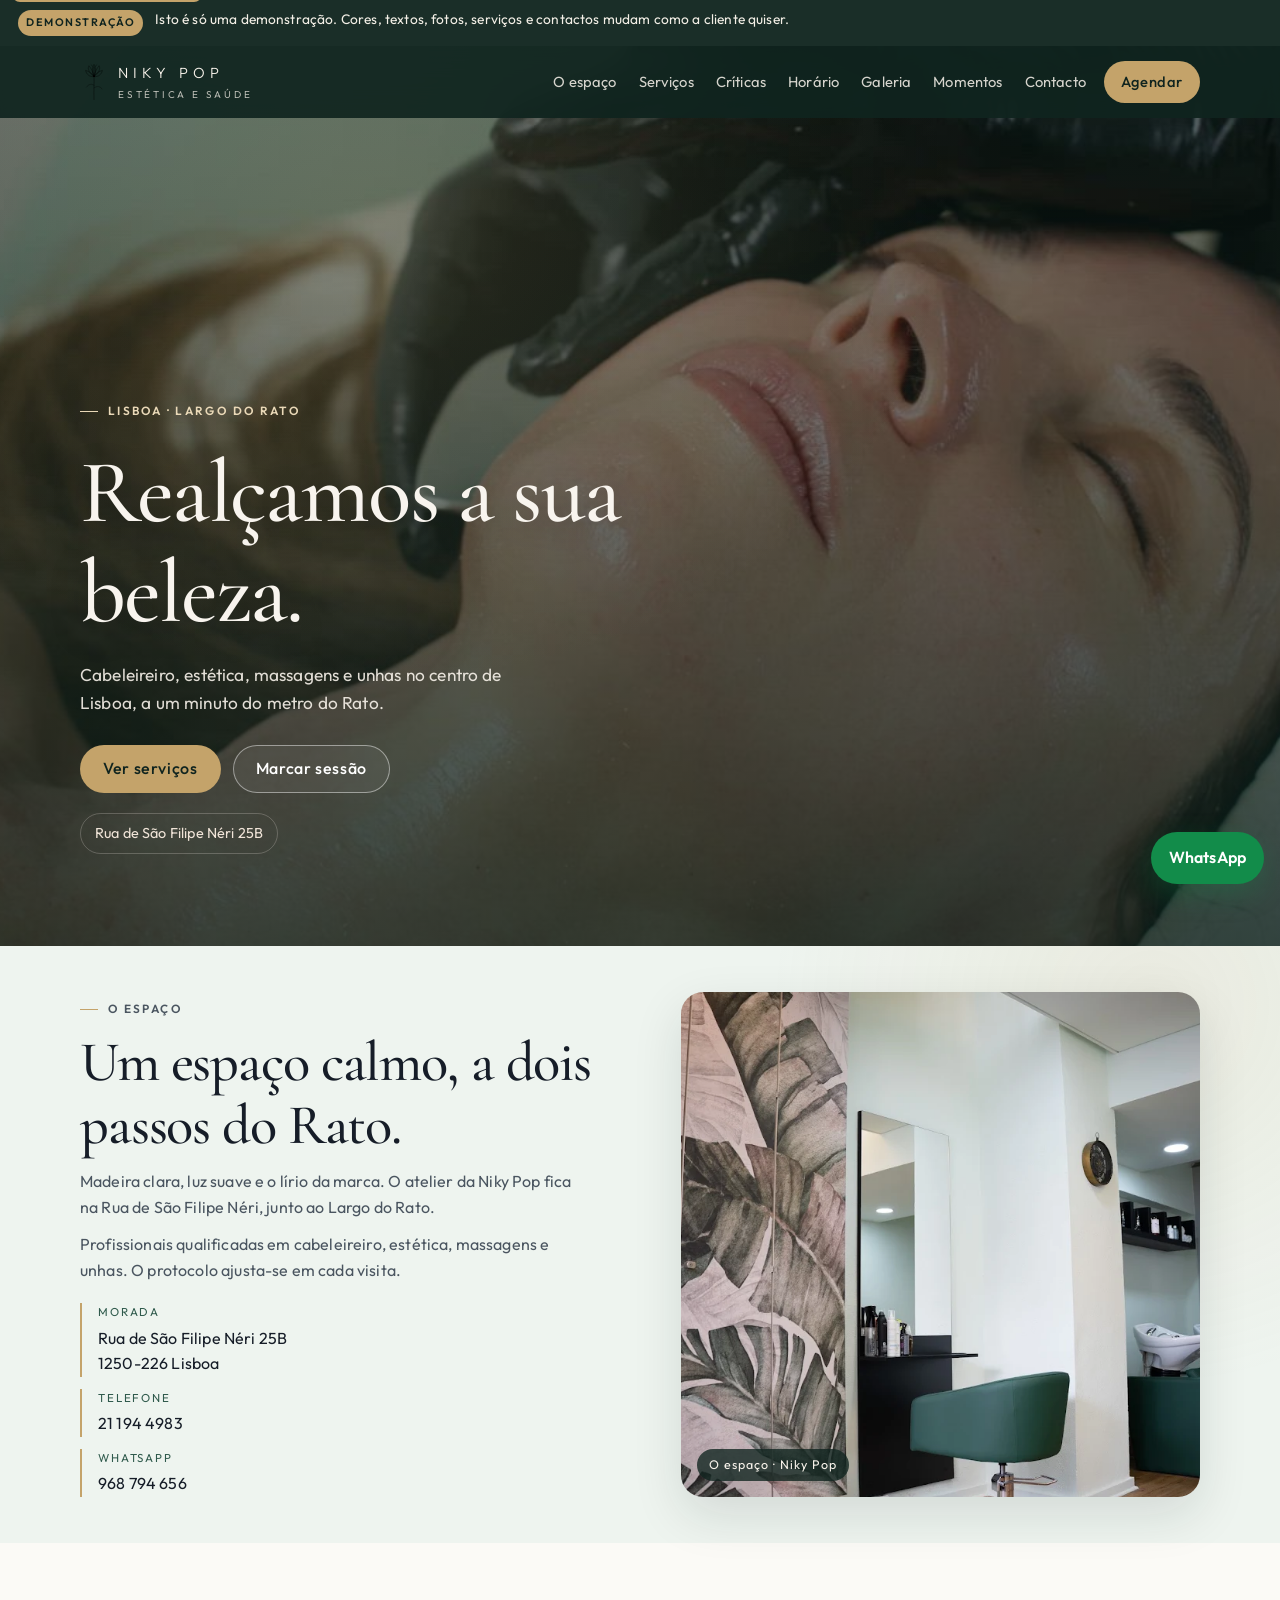
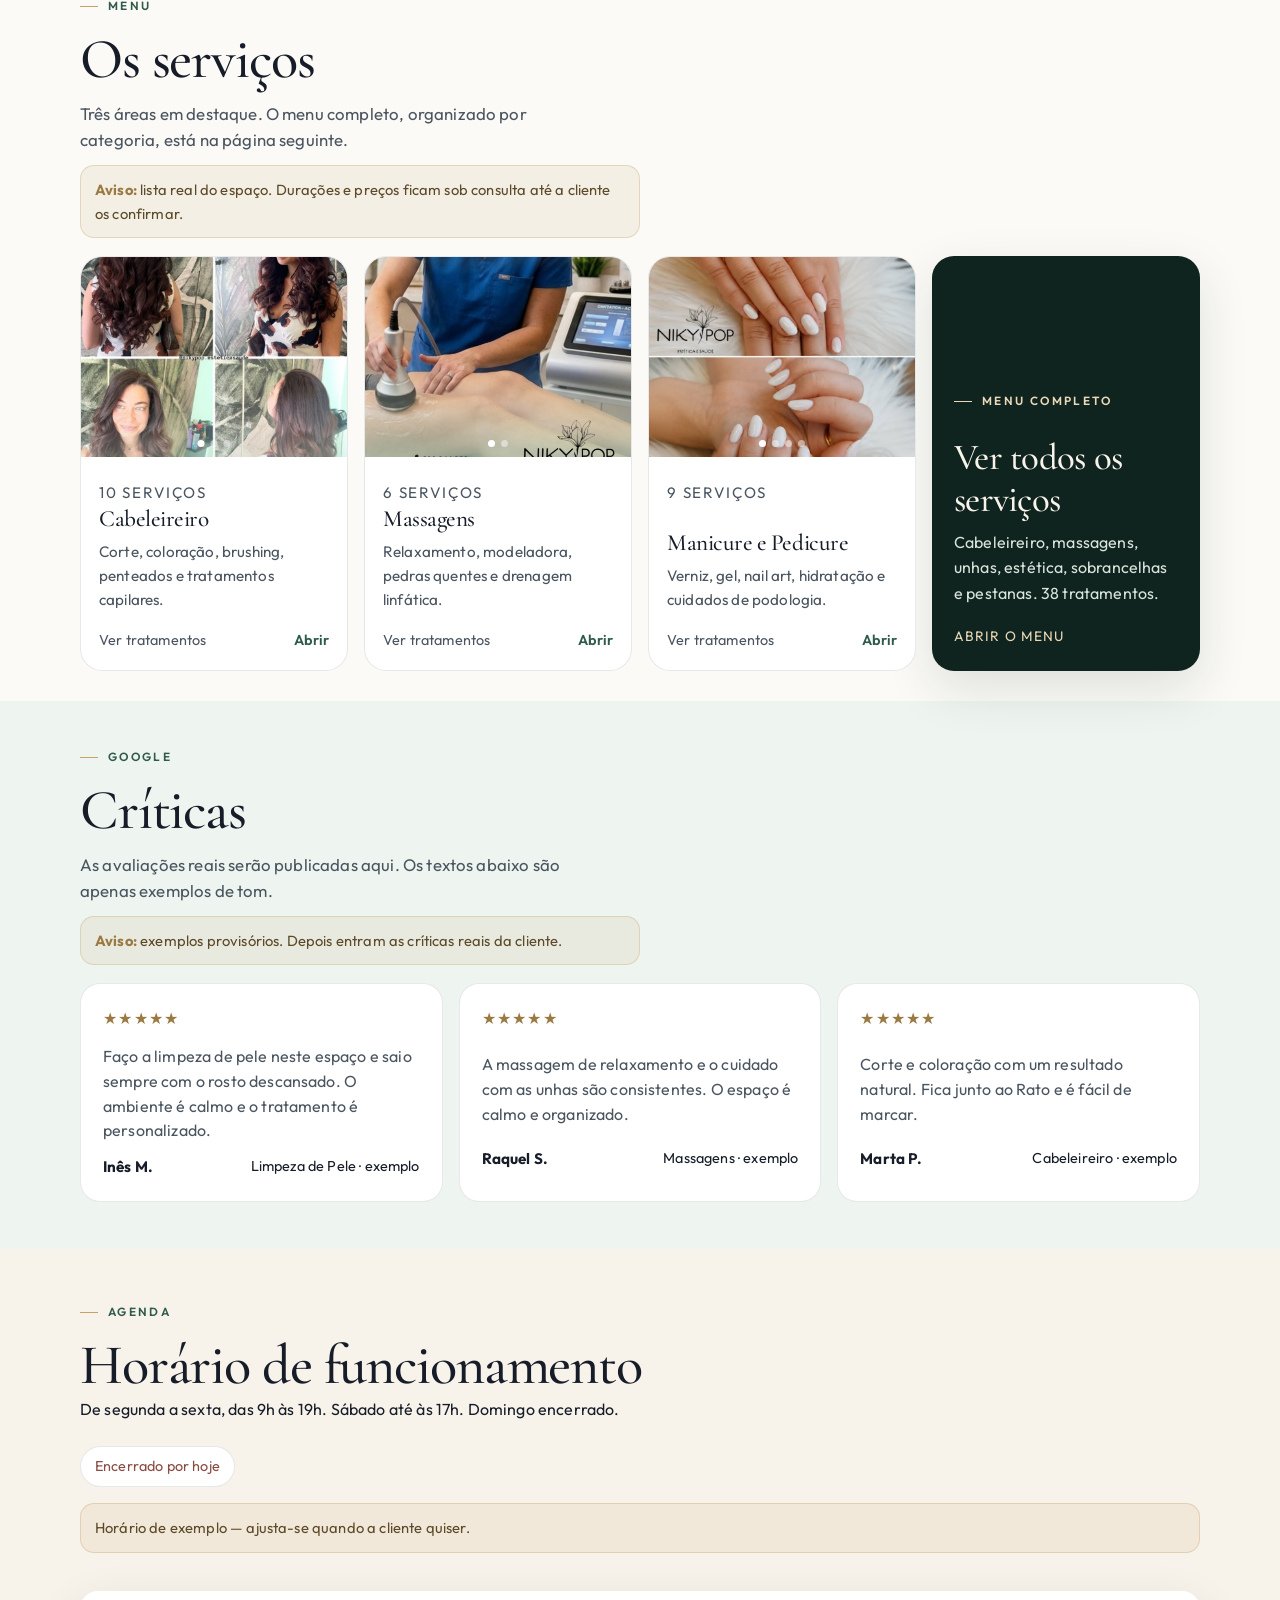
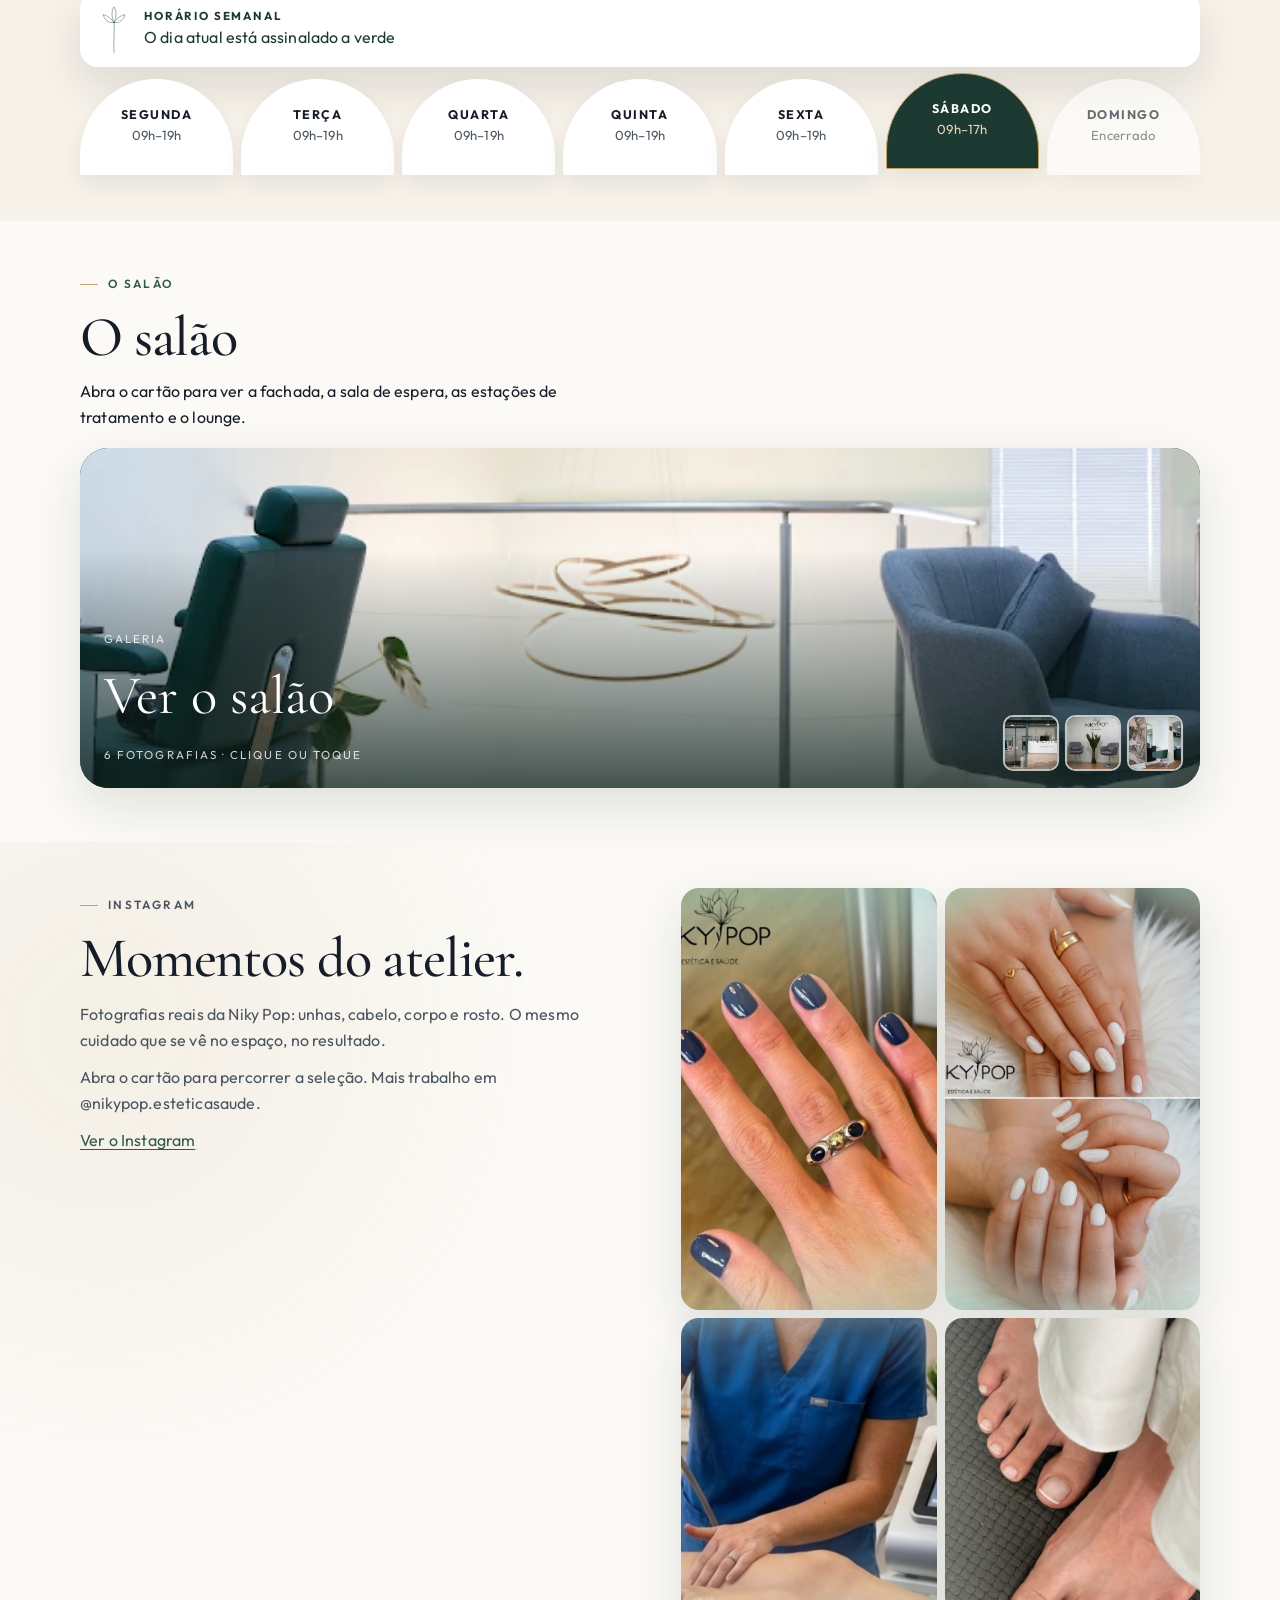
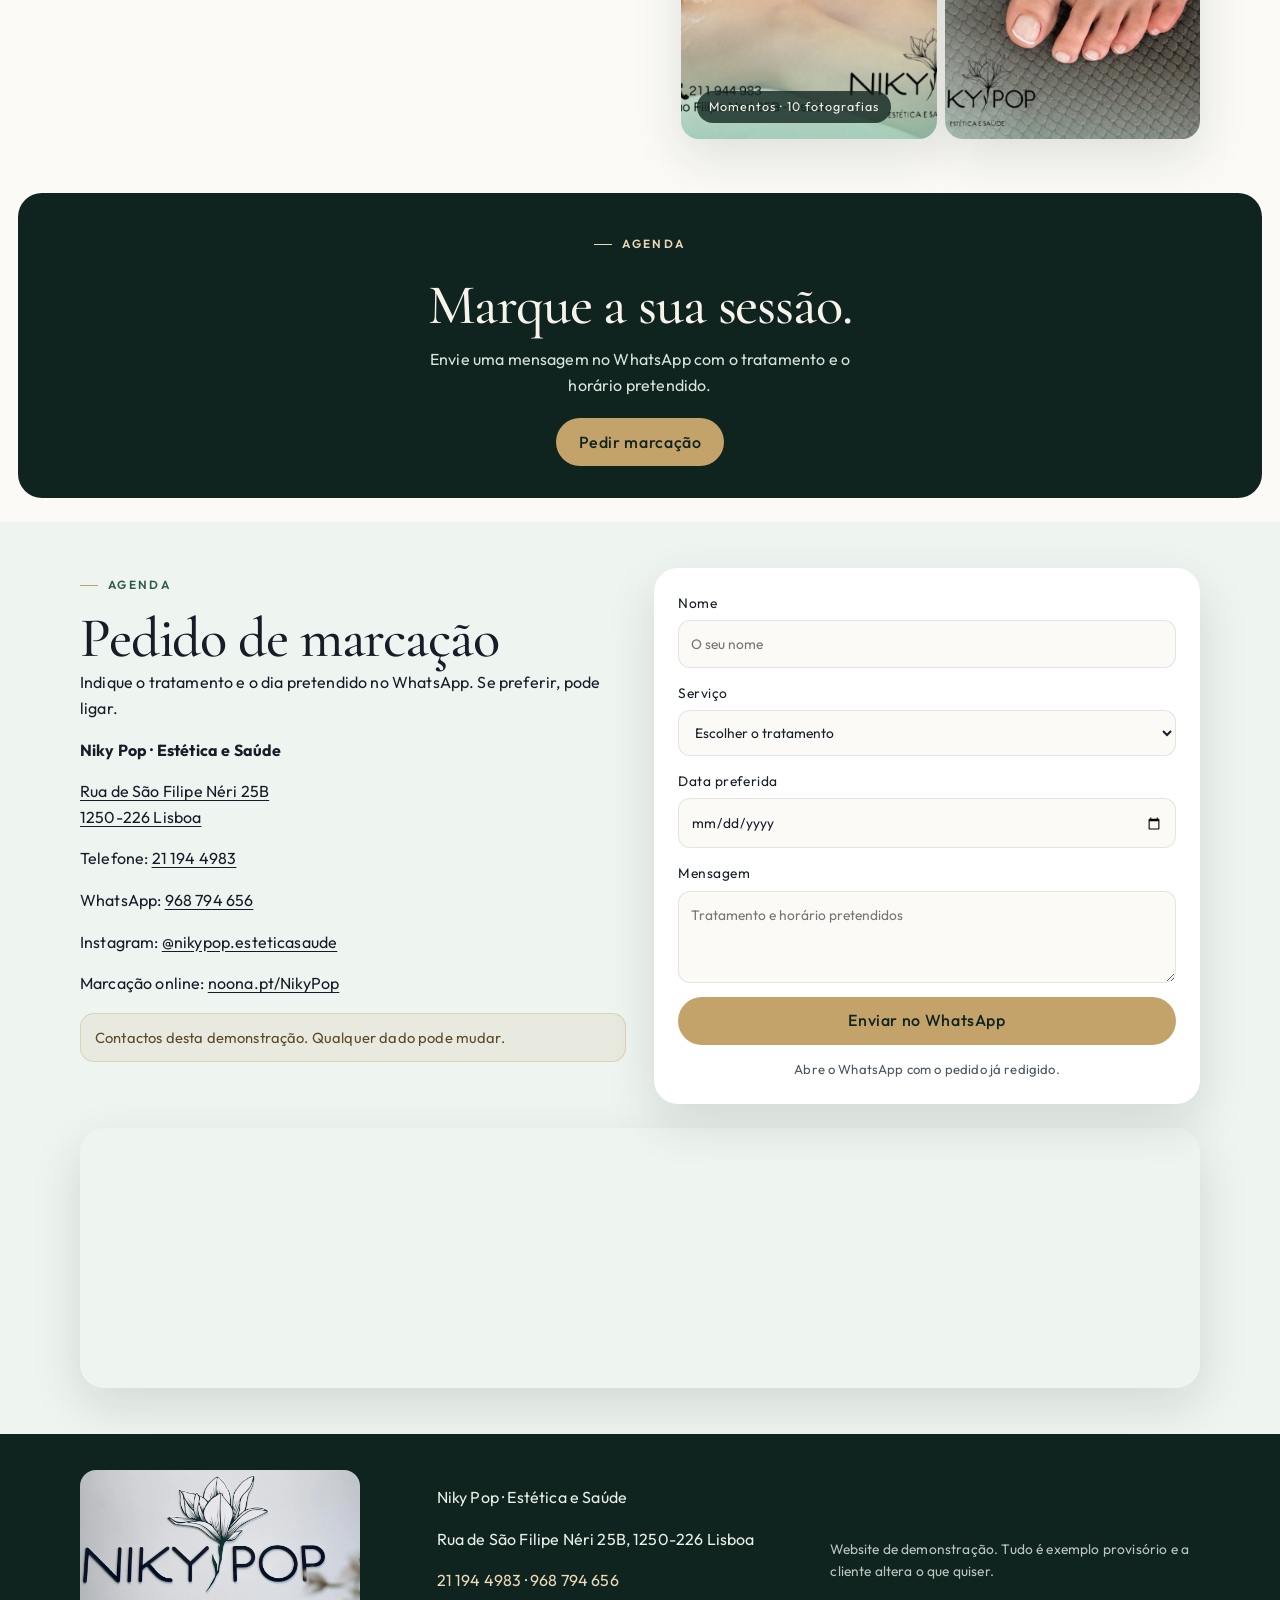
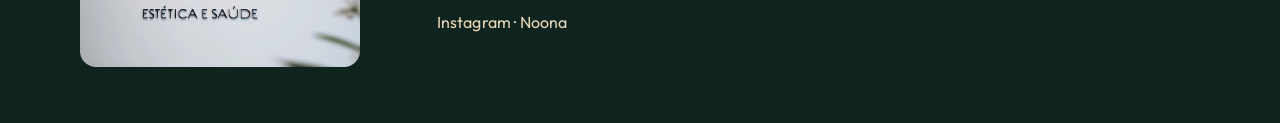
==== commit b68b42ec: "Completa o menu real com fotos do atelier e o catálogo por categorias. Co-authored-by: Cursor <curso" ====
--- a/index.html
+++ b/index.html
@@ -5,14 +5,14 @@
   <meta name="viewport" content="width=device-width, initial-scale=1, viewport-fit=cover">
   <meta name="theme-color" content="#1e3a32">
   <title>Niky Pop · Estética e Saúde · Lisboa</title>
-  <meta name="description" content="Demonstração do website da Niky Pop Estética e Saúde, em Lisboa. Tratamentos faciais, sobrancelhas, cílios e micropigmentação. Tudo nesta página é provisório e editável.">
+  <meta name="description" content="Niky Pop Estética e Saúde, em Lisboa. Cabeleireiro, massagens, unhas, tratamentos estéticos, sobrancelhas e pestanas. Junto ao Largo do Rato.">
   <link rel="icon" href="assets/images/lily.svg" type="image/svg+xml">
   <link rel="apple-touch-icon" href="assets/images/logo.png">
   <link rel="preconnect" href="https://fonts.googleapis.com">
   <link rel="preconnect" href="https://fonts.gstatic.com" crossorigin>
   <link href="https://fonts.googleapis.com/css2?family=Cormorant+Garamond:ital,wght@0,400;0,500;0,600;1,400;1,500&family=Outfit:wght@300;400;500;600&display=swap" rel="stylesheet">
   <link rel="preload" as="image" href="assets/video/poster.jpg">
-  <link rel="stylesheet" href="css/style.css?v=10">
+  <link rel="stylesheet" href="css/style.css?v=11">
   <meta property="og:title" content="Niky Pop · Estética e Saúde">
   <meta property="og:description" content="Espaço de estética e saúde junto ao Largo do Rato, Lisboa. Demonstração provisória.">
   <meta property="og:image" content="assets/images/fachada.jpg">
@@ -63,6 +63,7 @@
         <a href="#criticas">Críticas</a>
         <a href="#horarios">Horário</a>
         <a href="#galeria">Galeria</a>
+        <a href="#momentos">Momentos</a>
         <a href="#contacto">Contacto</a>
       </nav>
       <a class="btn btn--header" href="#marcar">Agendar</a>
@@ -83,8 +84,8 @@
       </div>
       <div class="wrap hero__copy">
         <p class="eyebrow">Lisboa · Largo do Rato</p>
-        <h1>Estética e saúde, junto ao Rato.</h1>
-        <p class="hero__lead">Cabeleireiro, massagens, unhas e tratamentos estéticos. Cada sessão é adaptada ao que pretende naquele momento.</p>
+        <h1>Realçamos a sua beleza.</h1>
+        <p class="hero__lead">Cabeleireiro, estética, massagens e unhas no centro de Lisboa, a um minuto do metro do Rato.</p>
         <div class="hero__actions">
           <a class="btn btn--gold" href="#servicos">Ver serviços</a>
           <a class="btn btn--ghost" href="#marcar">Marcar sessão</a>
@@ -99,7 +100,7 @@
           <p class="eyebrow reveal">O espaço</p>
           <h2 class="reveal">Um espaço calmo, a dois passos do Rato.</h2>
           <p class="reveal">Madeira clara, luz suave e o lírio da marca. O atelier da Niky Pop fica na Rua de São Filipe Néri, junto ao Largo do Rato.</p>
-          <p class="reveal">Cabeleireiro, estética, massagens, manicure e design de sobrancelhas. O protocolo ajusta-se em cada visita.</p>
+          <p class="reveal">Profissionais qualificadas em cabeleireiro, estética, massagens e unhas. O protocolo ajusta-se em cada visita.</p>
           <ul class="facts reveal">
             <li>
               <span>Morada</span>
@@ -187,6 +188,27 @@
       </div>
     </section>
 
+    <section class="section moments" id="momentos">
+      <div class="wrap split">
+        <div class="space__copy">
+          <p class="eyebrow reveal">Instagram</p>
+          <h2 class="reveal">Momentos do atelier.</h2>
+          <p class="reveal">Fotografias reais da Niky Pop: unhas, cabelo, corpo e rosto. O mesmo cuidado que se vê no espaço, no resultado.</p>
+          <p class="reveal">Abra o cartão para percorrer a seleção. Mais trabalho em @nikypop.esteticasaude.</p>
+          <p class="reveal"><a class="text-link" href="https://www.instagram.com/nikypop.esteticasaude/" target="_blank" rel="noopener">Ver o Instagram</a></p>
+        </div>
+        <button class="moments-card reveal" id="momentsOpen" type="button" aria-haspopup="dialog">
+          <span class="moments-card__grid">
+            <img src="assets/images/momentos/unhas-navy.png" alt="" width="640" height="640">
+            <img src="assets/images/momentos/unhas-branco.jpg" alt="" width="640" height="640">
+            <img src="assets/images/momentos/corpo-cavitacao.jpg" alt="" width="640" height="640">
+            <img src="assets/images/momentos/pes-pedicure.jpg" alt="" width="640" height="640">
+          </span>
+          <span class="moments-card__label">Momentos · 10 fotografias</span>
+        </button>
+      </div>
+    </section>
+
     <section class="cta-band">
       <div class="wrap reveal">
         <p class="eyebrow">Agenda</p>
@@ -207,6 +229,8 @@
             <p><a href="https://maps.google.com/?q=Rua+de+S%C3%A3o+Filipe+N%C3%A9ri+25B,+1250-226+Lisboa" target="_blank" rel="noopener">Rua de São Filipe Néri 25B<br>1250-226 Lisboa</a></p>
             <p>Telefone: <a href="tel:+351211944983">21 194 4983</a></p>
             <p>WhatsApp: <a href="https://wa.me/351968794656">968 794 656</a></p>
+            <p>Instagram: <a href="https://www.instagram.com/nikypop.esteticasaude/" target="_blank" rel="noopener">@nikypop.esteticasaude</a></p>
+            <p>Marcação online: <a href="https://www.noona.pt/NikyPop" target="_blank" rel="noopener">noona.pt/NikyPop</a></p>
           </address>
           <p class="notice reveal" role="note">Contactos desta demonstração. Qualquer dado pode mudar.</p>
         </div>
@@ -251,6 +275,7 @@
         <p>Niky Pop · Estética e Saúde</p>
         <p>Rua de São Filipe Néri 25B, 1250-226 Lisboa</p>
         <p><a href="tel:+351211944983">21 194 4983</a> · <a href="https://wa.me/351968794656">968 794 656</a></p>
+        <p><a href="https://www.instagram.com/nikypop.esteticasaude/" target="_blank" rel="noopener">Instagram</a> · <a href="https://www.noona.pt/NikyPop" target="_blank" rel="noopener">Noona</a></p>
       </div>
       <p class="footer__demo">Website de demonstração. Tudo é exemplo provisório e a cliente altera o que quiser.</p>
     </div>
@@ -258,7 +283,7 @@
 
   <a class="wa-float" href="https://wa.me/351968794656" target="_blank" rel="noopener" aria-label="Abrir WhatsApp">WhatsApp</a>
 
-  <dialog class="lightbox" id="lightbox" aria-label="Fotografias do salão">
+  <dialog class="lightbox" id="lightbox" aria-label="Galeria de fotografias">
     <button class="lightbox__close" type="button" id="lightboxClose" aria-label="Fechar galeria">×</button>
     <button class="lightbox__nav prev" type="button" id="lightboxPrev" aria-label="Fotografia anterior">‹</button>
     <figure>
@@ -269,7 +294,7 @@
     <div class="lightbox__dots" id="lightboxDots"></div>
   </dialog>
 
-  <script src="js/servicos-data.js?v=1"></script>
-  <script src="js/main.js?v=8" defer></script>
+  <script src="js/servicos-data.js?v=2"></script>
+  <script src="js/main.js?v=9" defer></script>
 </body>
 </html>
--- a/css/style.css
+++ b/css/style.css
@@ -499,6 +499,60 @@
   object-position: center 18%;
 }
 
+.moments {
+  background:
+    radial-gradient(circle at 8% 20%, rgba(196, 163, 106, 0.12), transparent 32%),
+    var(--paper);
+}
+
+.moments-card {
+  position: relative;
+  display: block;
+  width: 100%;
+  min-height: 100%;
+  padding: 0;
+  border: 0;
+  background: transparent;
+  cursor: pointer;
+  text-align: left;
+}
+
+.moments-card__grid {
+  display: grid;
+  grid-template-columns: 1fr 1fr;
+  grid-template-rows: 1fr 1fr;
+  gap: 8px;
+  height: 100%;
+  min-height: 420px;
+}
+
+.moments-card__grid img {
+  width: 100%;
+  height: 100%;
+  min-height: 200px;
+  object-fit: cover;
+  border-radius: 18px;
+  box-shadow: var(--shadow);
+}
+
+.moments-card__label {
+  position: absolute;
+  left: 16px;
+  bottom: 16px;
+  background: rgba(16, 36, 31, 0.78);
+  color: #f7f2ea;
+  padding: 6px 12px;
+  border-radius: 999px;
+  font-size: 0.78rem;
+  letter-spacing: 0.08em;
+}
+
+.text-link {
+  color: var(--green-mid);
+  text-decoration: underline;
+  text-underline-offset: 3px;
+}
+
 .space__photo figcaption {
   position: absolute;
   left: 16px;
@@ -1352,6 +1406,10 @@
     min-height: 280px;
   }
 
+  .moments-card__grid {
+    min-height: 320px;
+  }
+
   .hero {
     min-height: 92vh;
     padding-bottom: 48px;
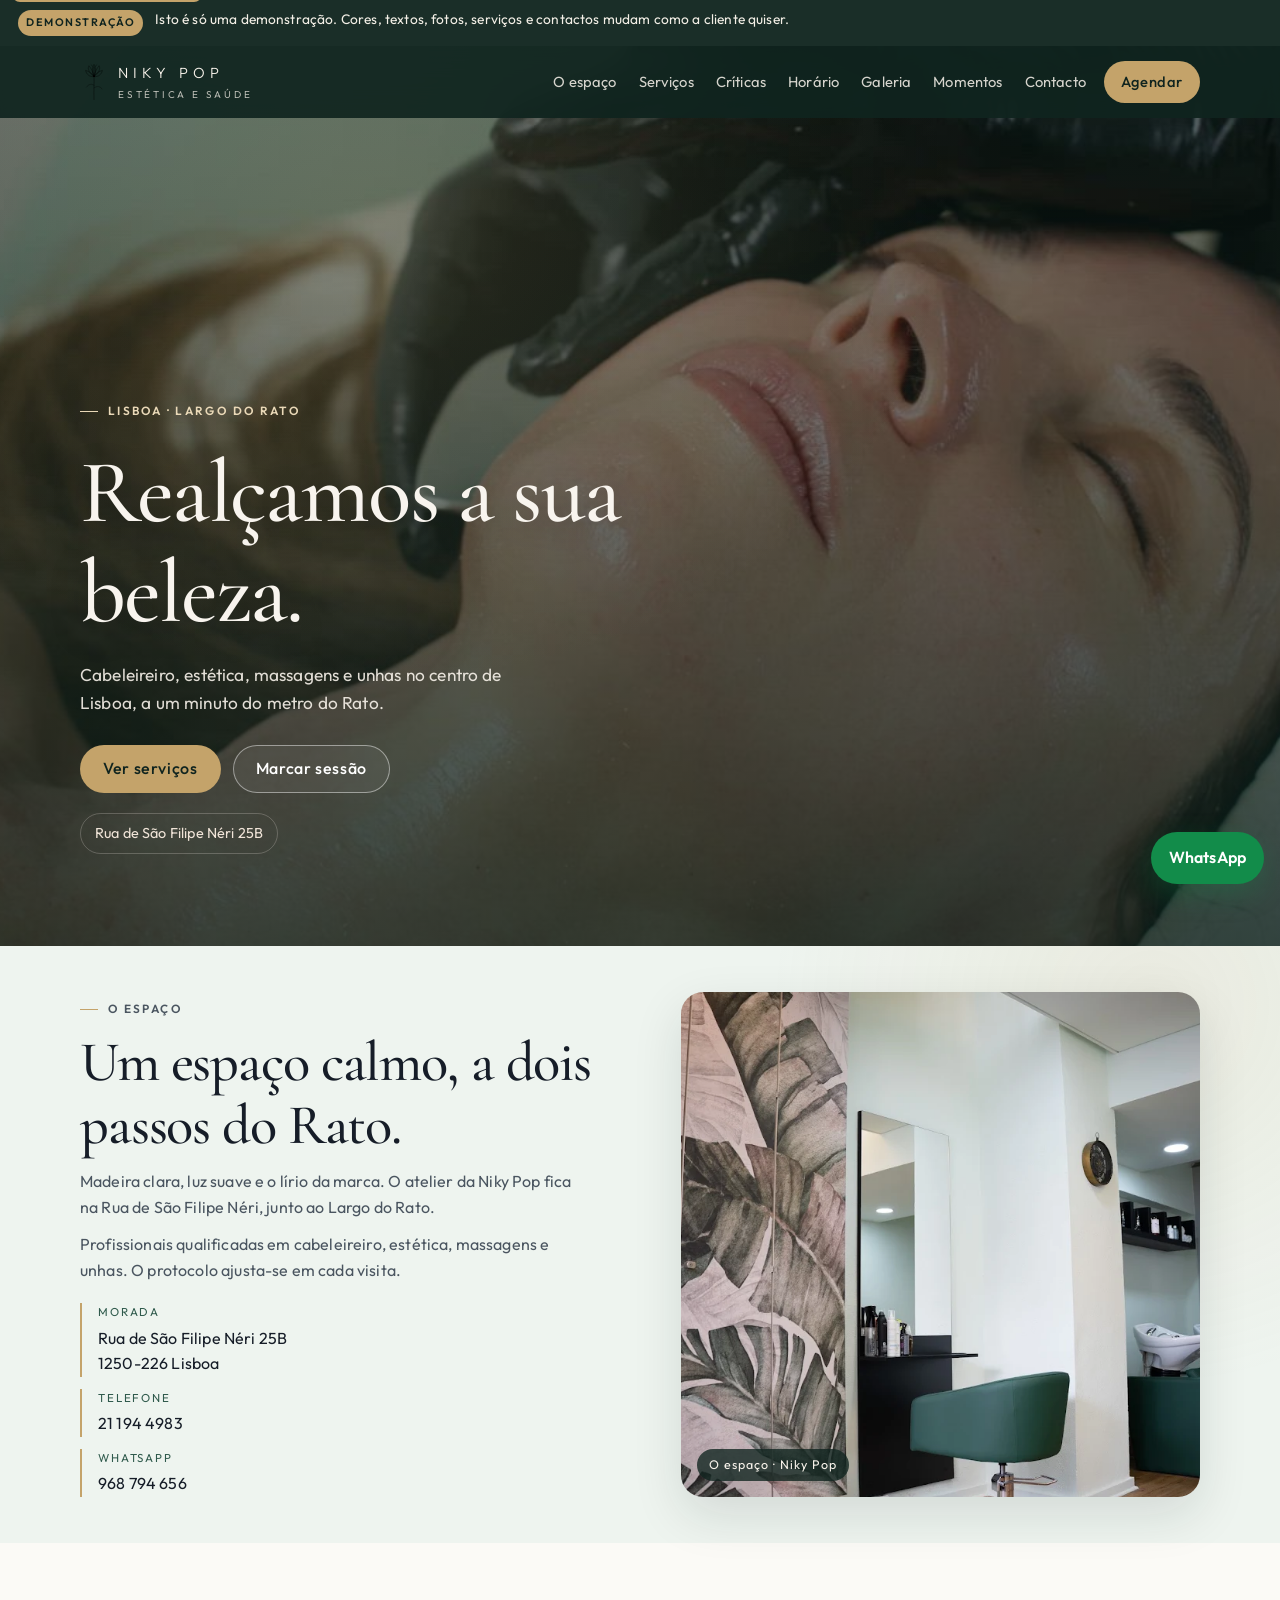
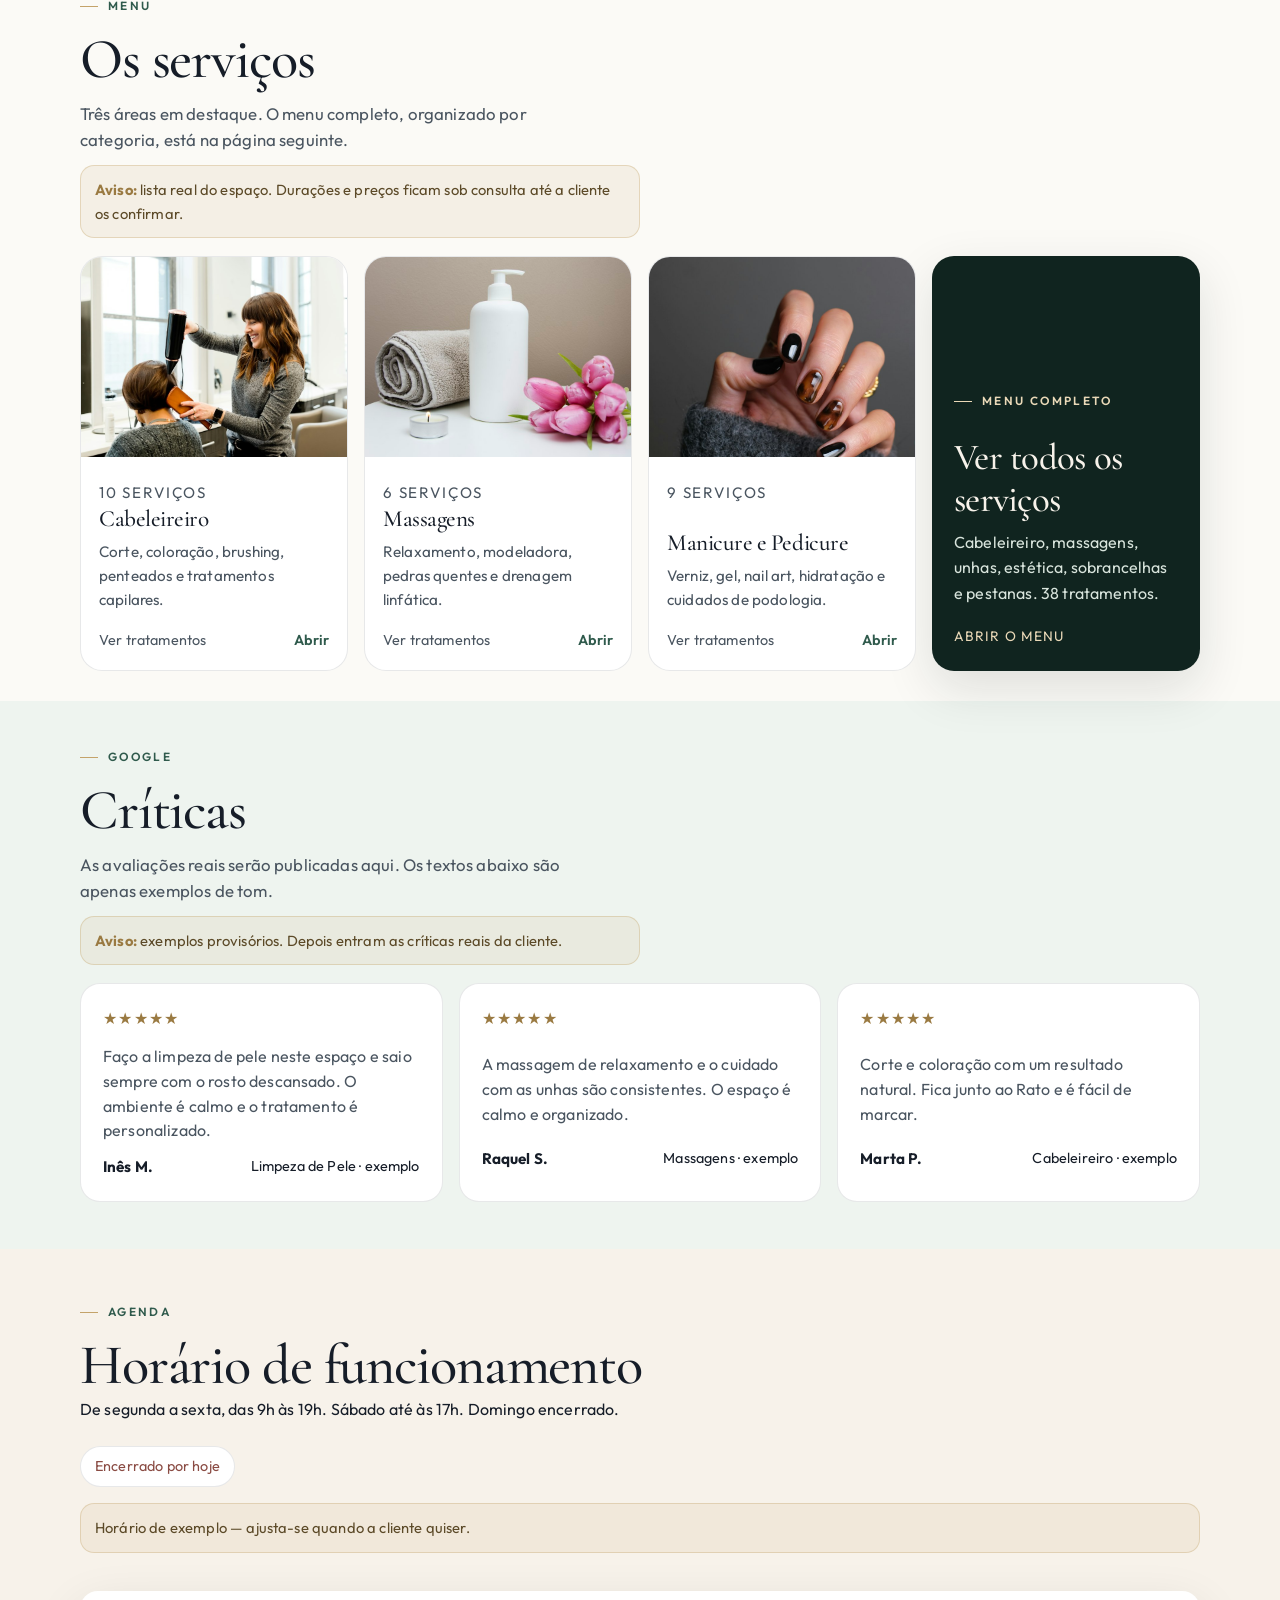
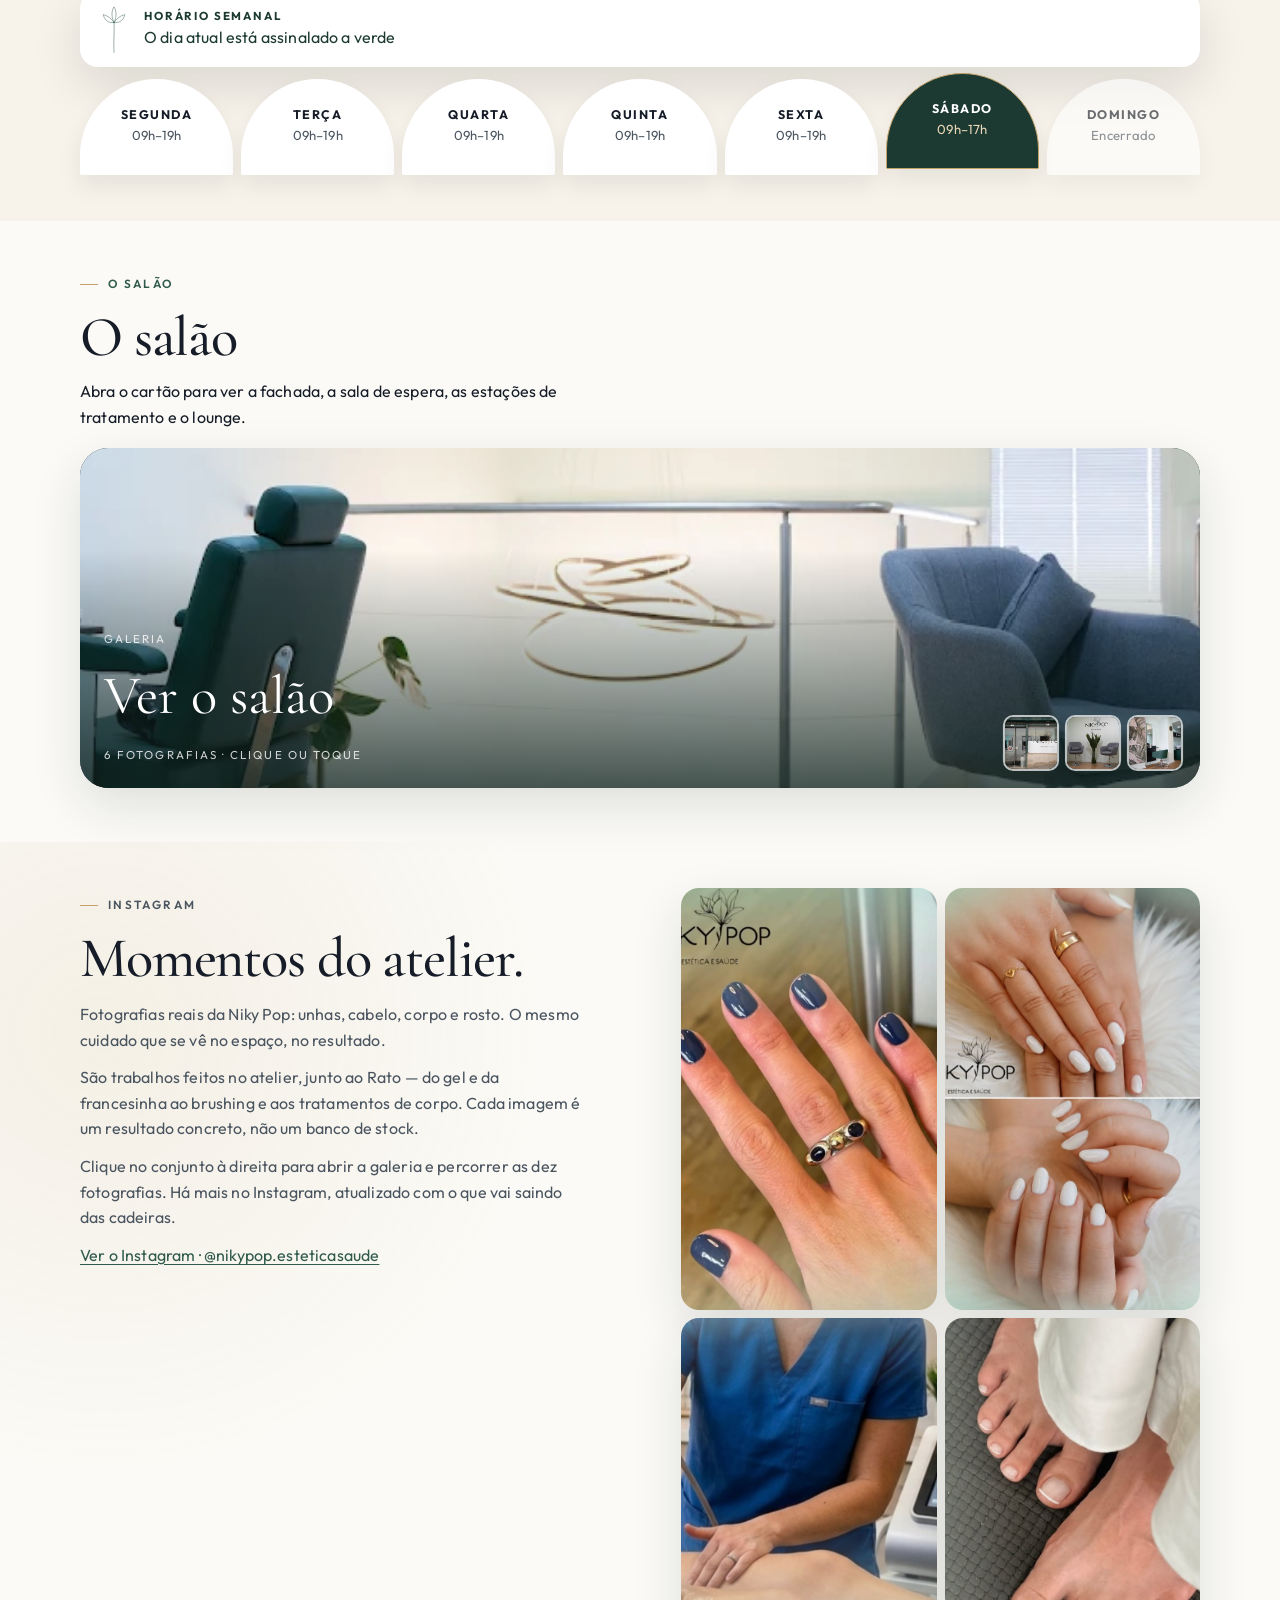
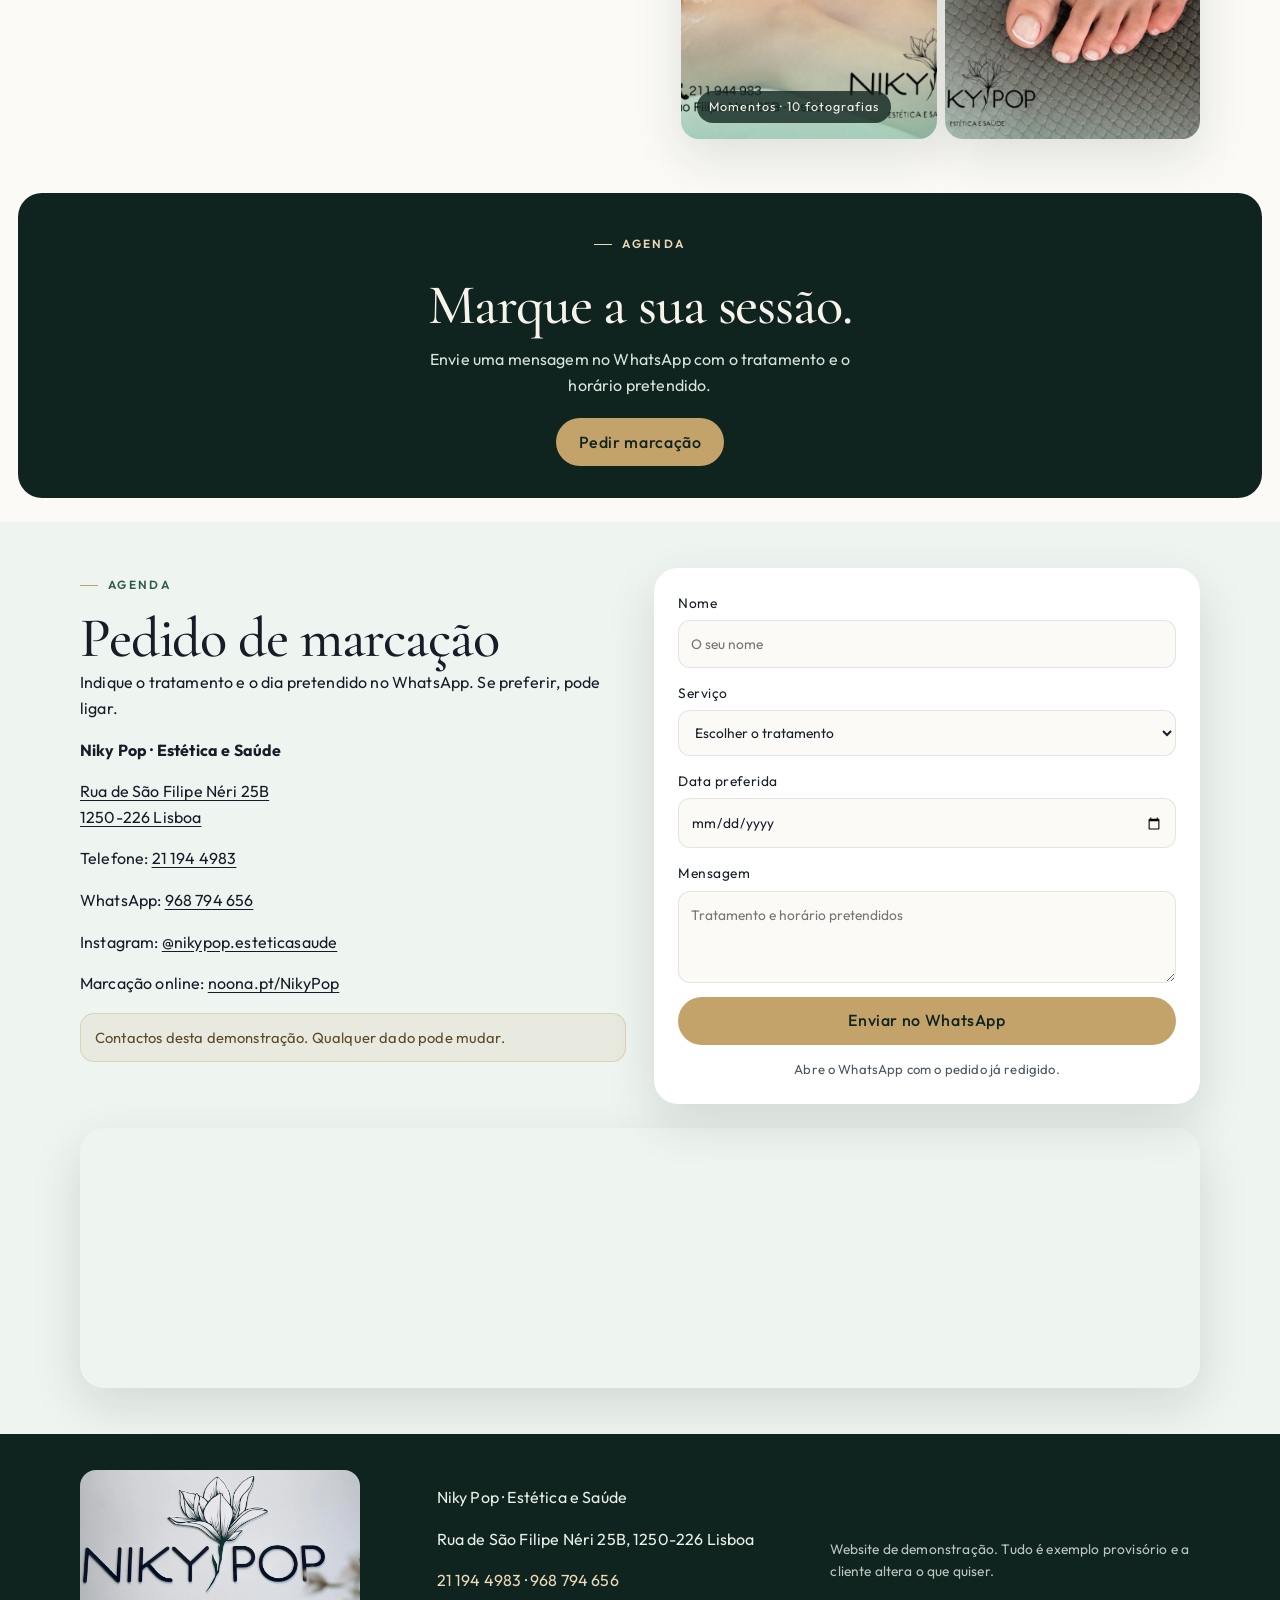
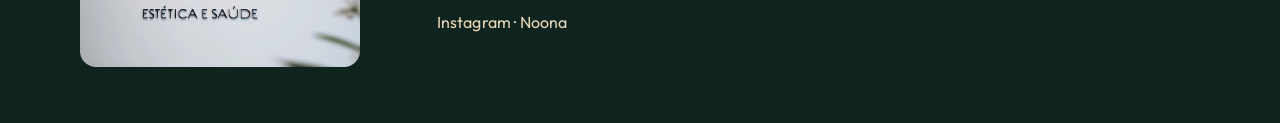
==== commit eb063460: "Separa as fotos dos serviços das do atelier e alarga o texto de Momentos. Co-authored-by: Cursor <cu" ====
--- a/index.html
+++ b/index.html
@@ -194,8 +194,9 @@
           <p class="eyebrow reveal">Instagram</p>
           <h2 class="reveal">Momentos do atelier.</h2>
           <p class="reveal">Fotografias reais da Niky Pop: unhas, cabelo, corpo e rosto. O mesmo cuidado que se vê no espaço, no resultado.</p>
-          <p class="reveal">Abra o cartão para percorrer a seleção. Mais trabalho em @nikypop.esteticasaude.</p>
-          <p class="reveal"><a class="text-link" href="https://www.instagram.com/nikypop.esteticasaude/" target="_blank" rel="noopener">Ver o Instagram</a></p>
+          <p class="reveal">São trabalhos feitos no atelier, junto ao Rato — do gel e da francesinha ao brushing e aos tratamentos de corpo. Cada imagem é um resultado concreto, não um banco de stock.</p>
+          <p class="reveal">Clique no conjunto à direita para abrir a galeria e percorrer as dez fotografias. Há mais no Instagram, atualizado com o que vai saindo das cadeiras.</p>
+          <p class="reveal"><a class="text-link" href="https://www.instagram.com/nikypop.esteticasaude/" target="_blank" rel="noopener">Ver o Instagram · @nikypop.esteticasaude</a></p>
         </div>
         <button class="moments-card reveal" id="momentsOpen" type="button" aria-haspopup="dialog">
           <span class="moments-card__grid">
@@ -294,7 +295,7 @@
     <div class="lightbox__dots" id="lightboxDots"></div>
   </dialog>
 
-  <script src="js/servicos-data.js?v=2"></script>
-  <script src="js/main.js?v=9" defer></script>
+  <script src="js/servicos-data.js?v=3"></script>
+  <script src="js/main.js?v=10" defer></script>
 </body>
 </html>
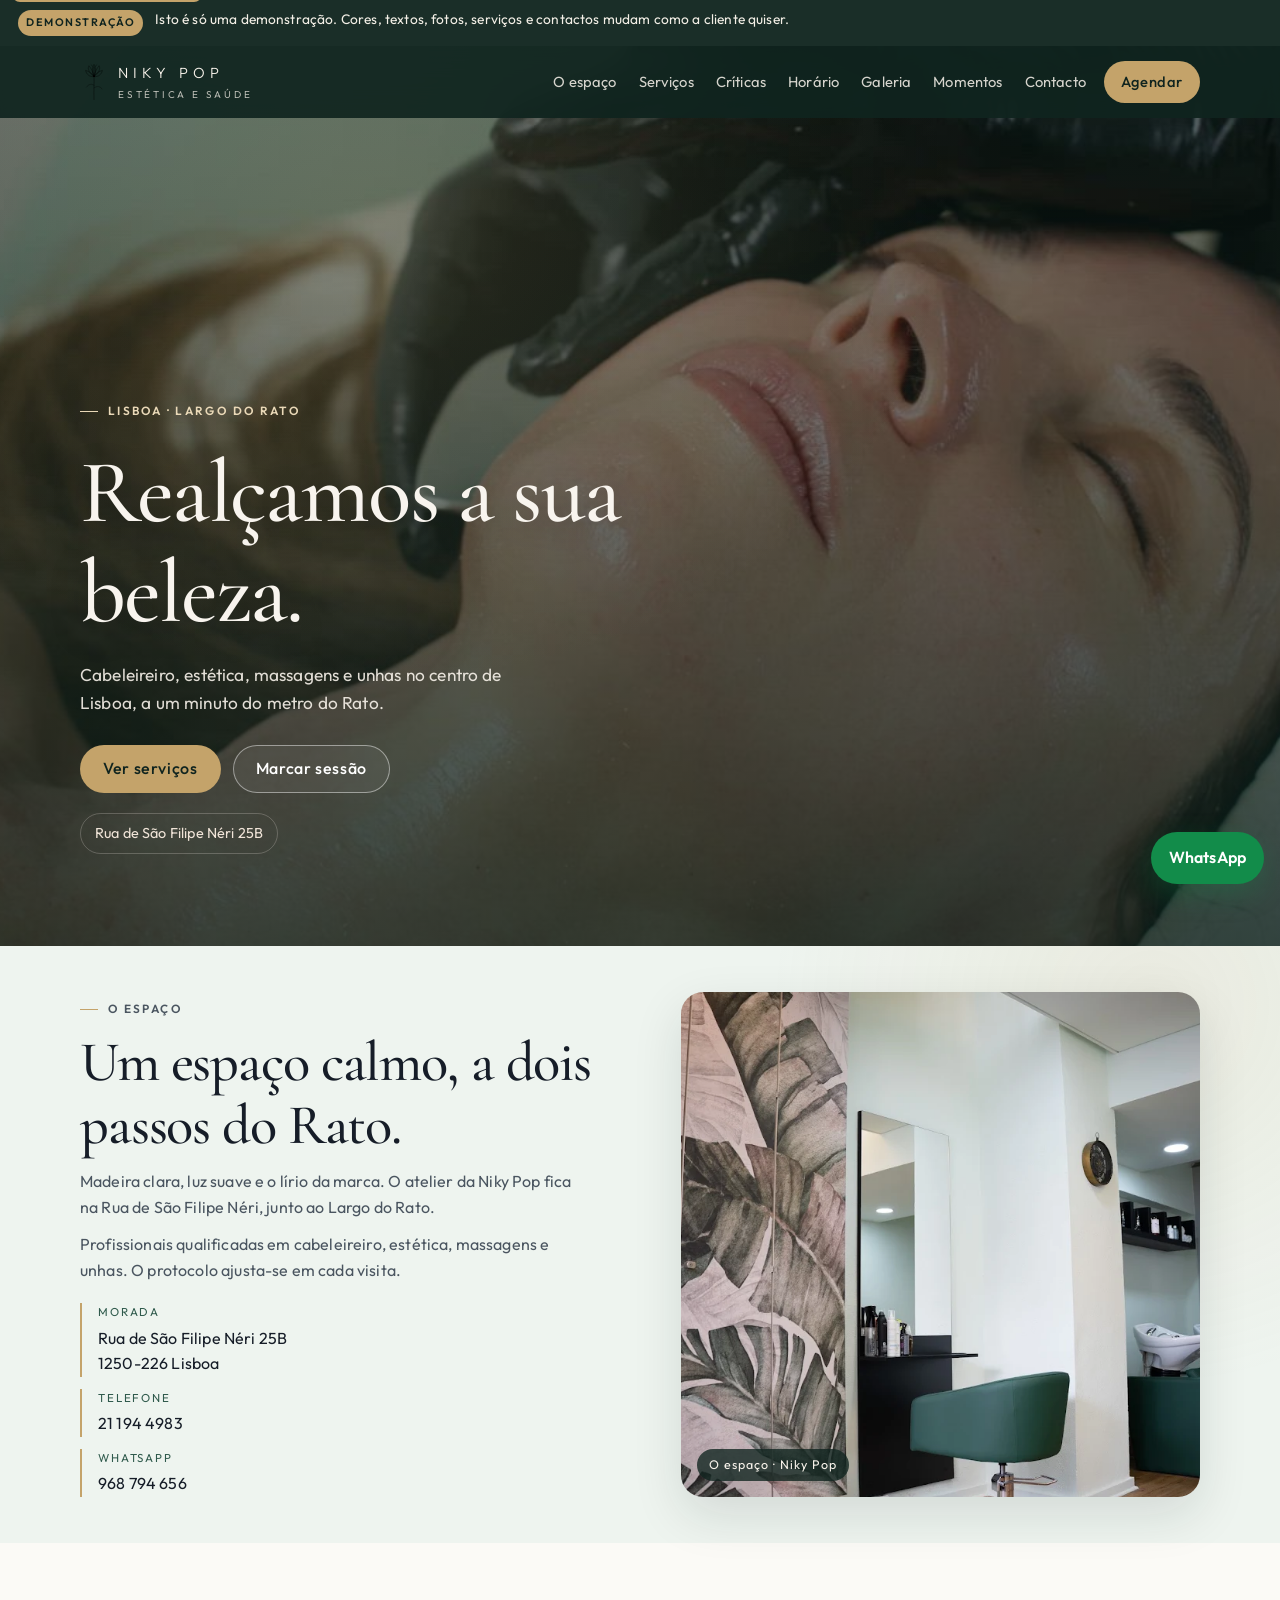
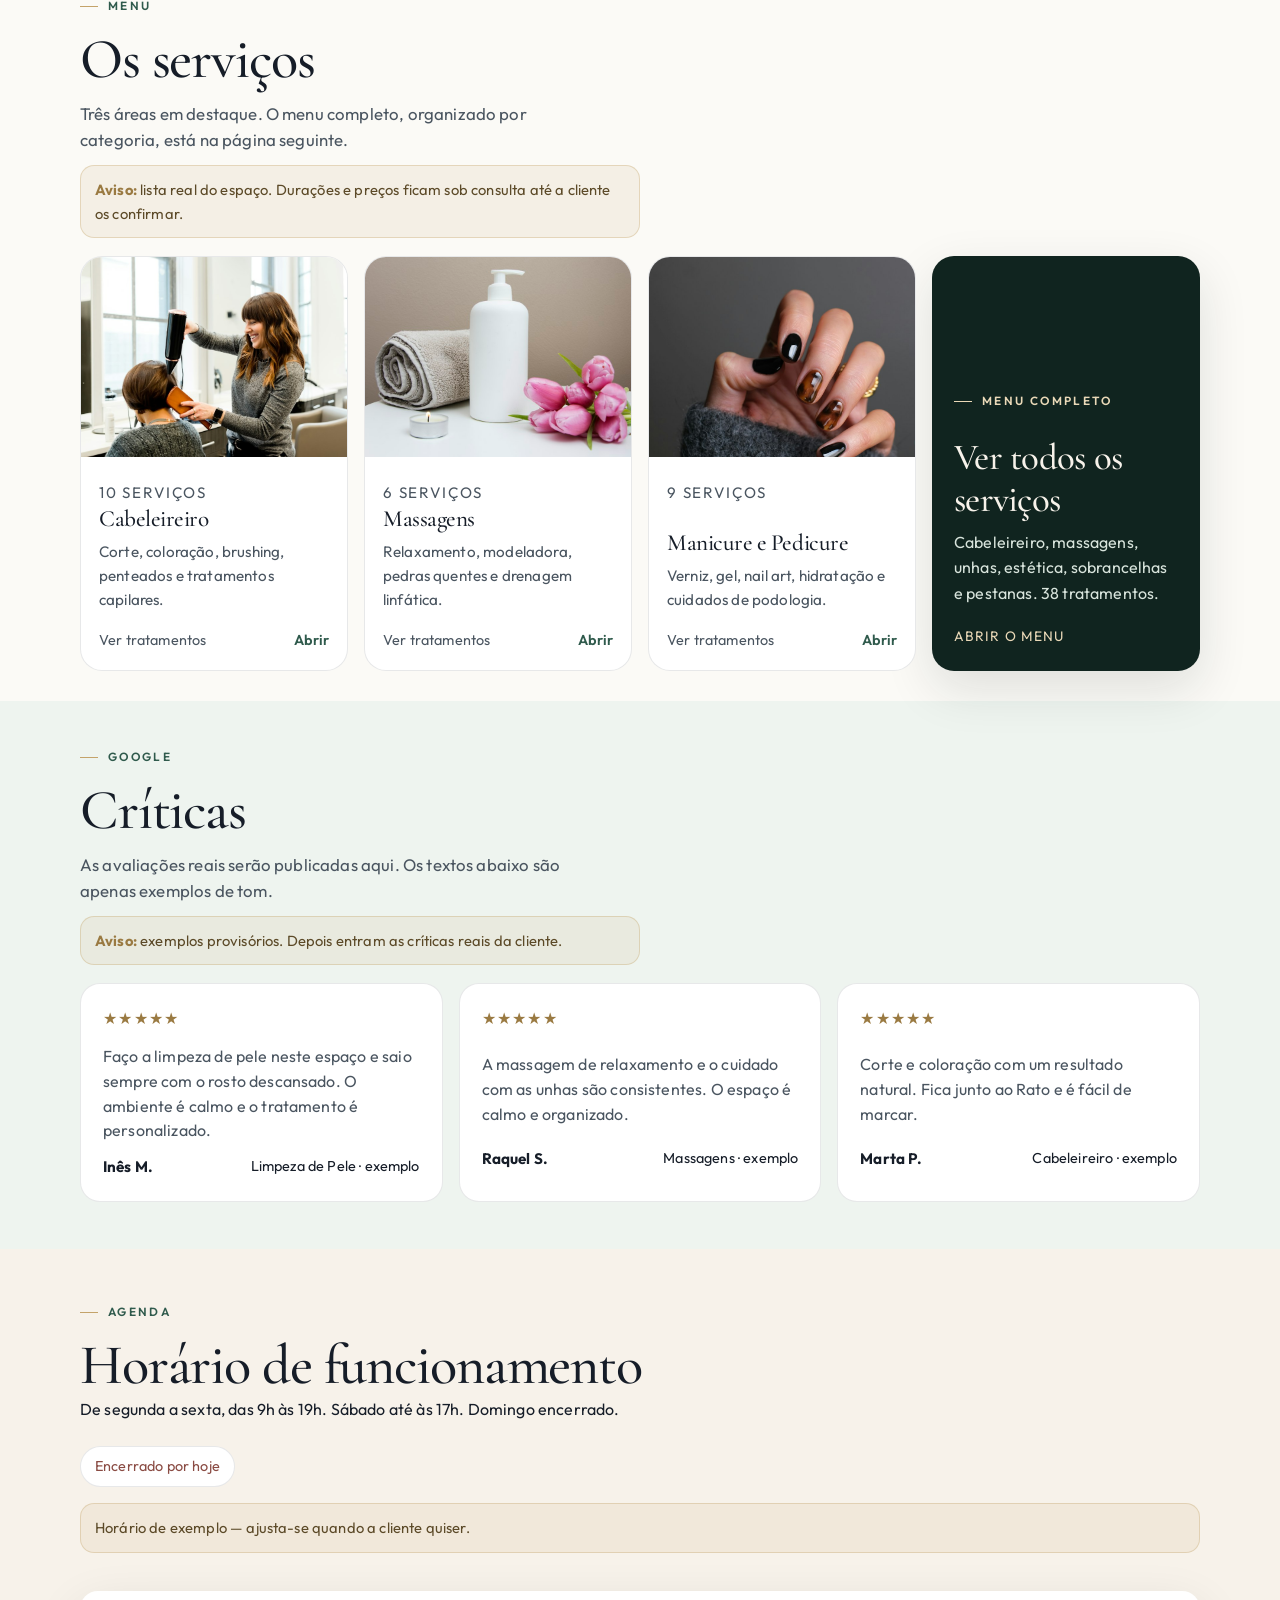
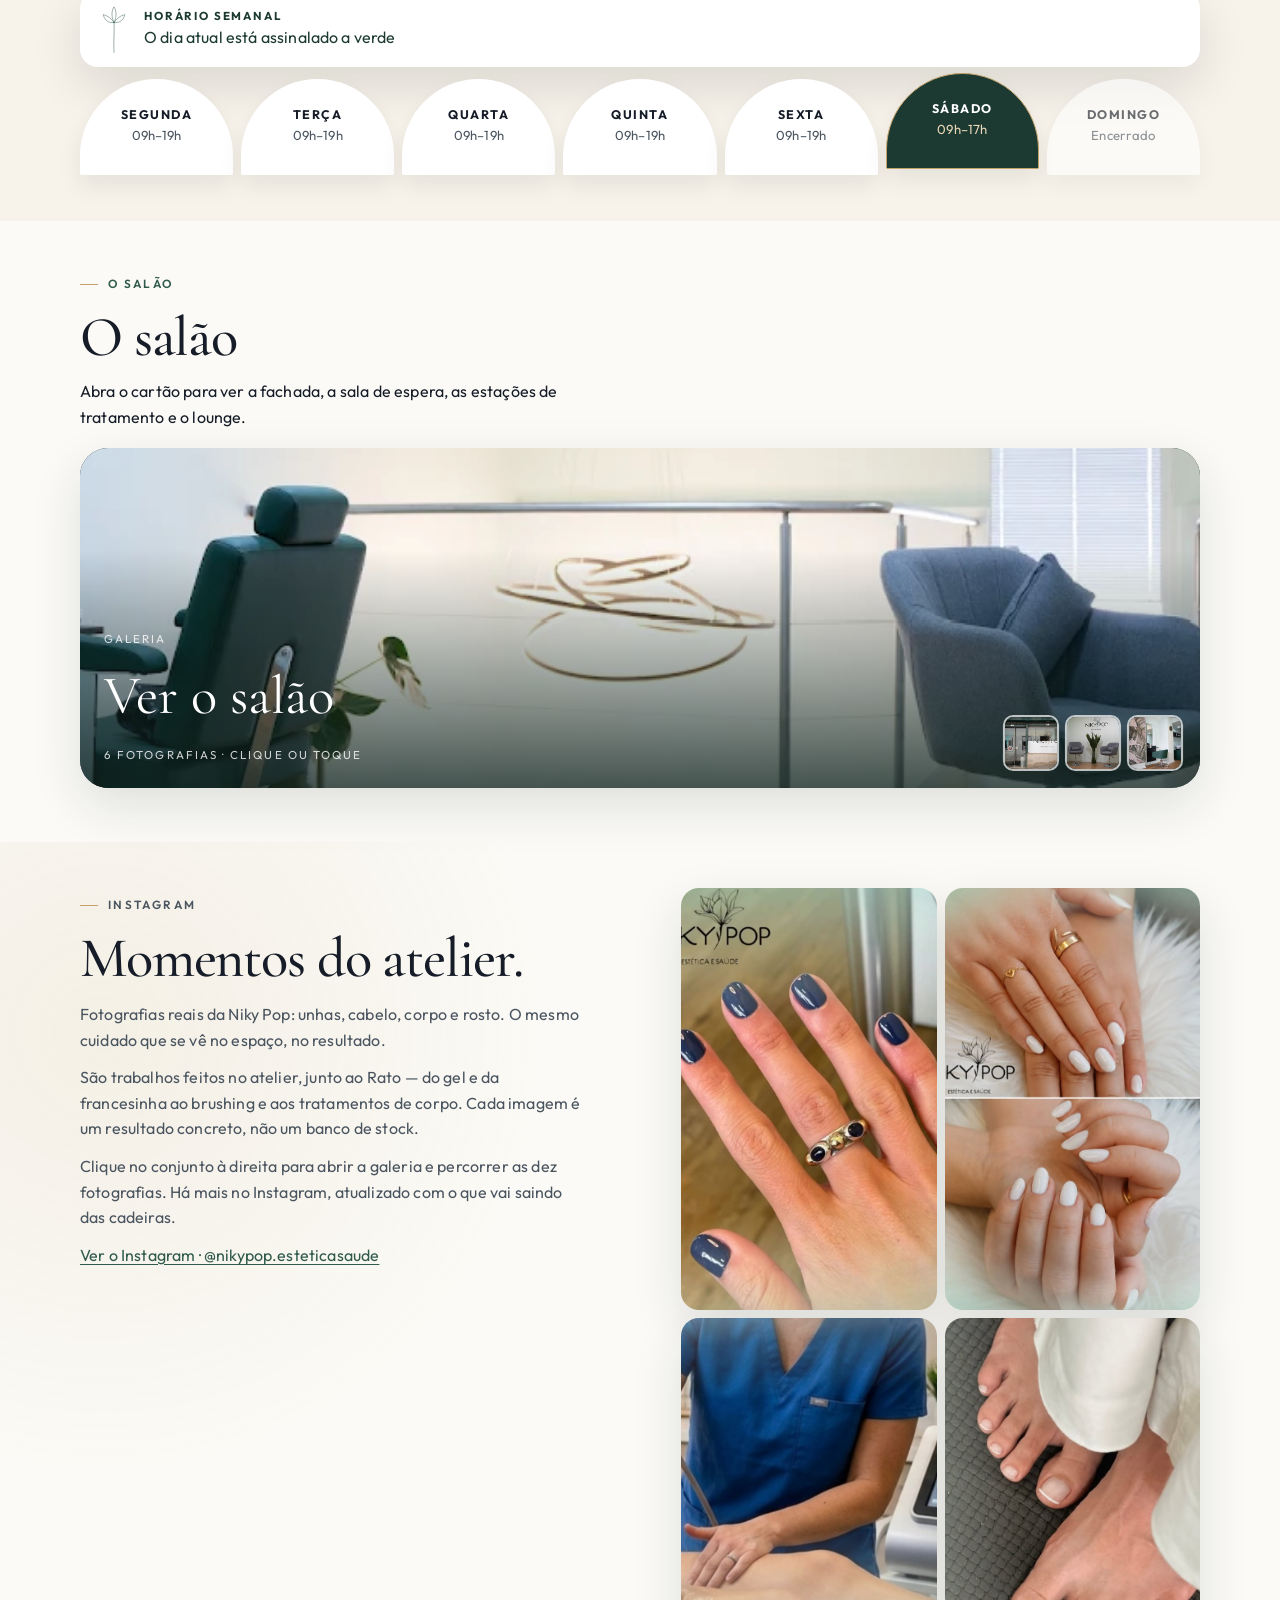
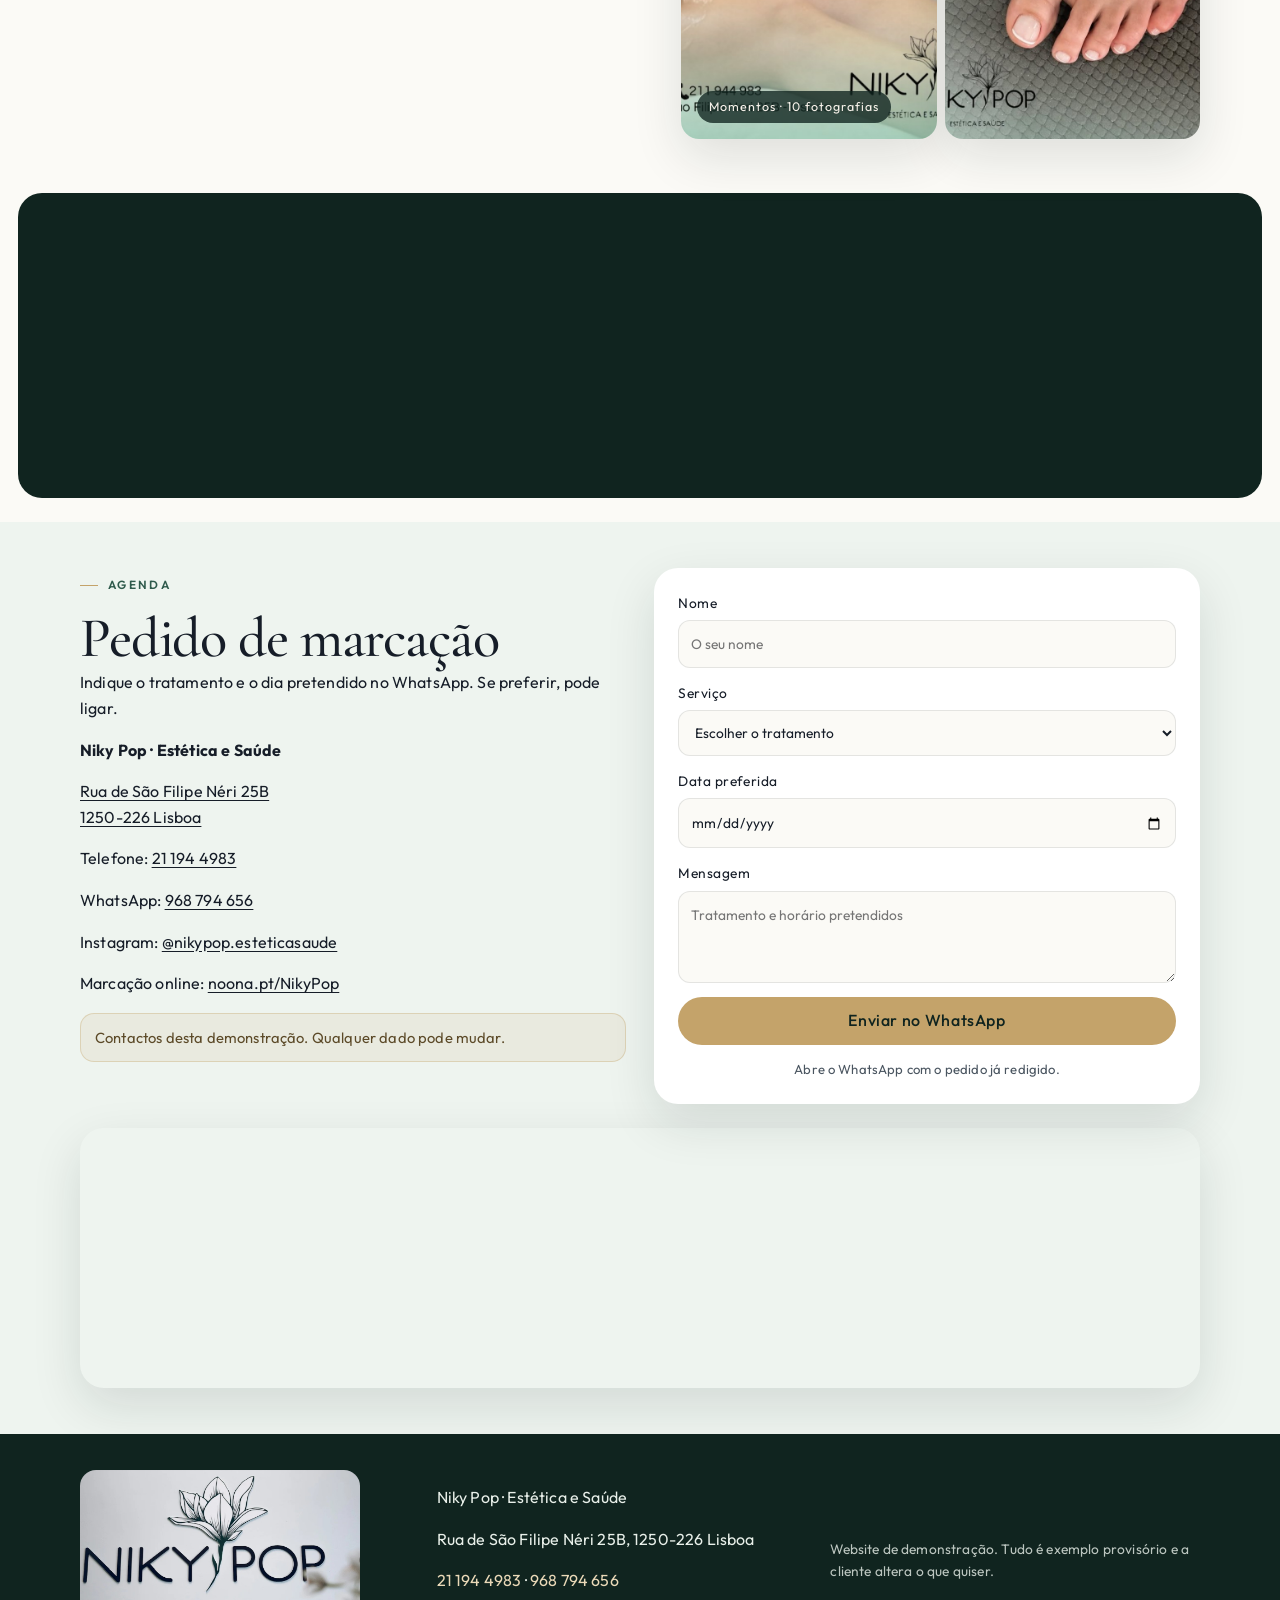
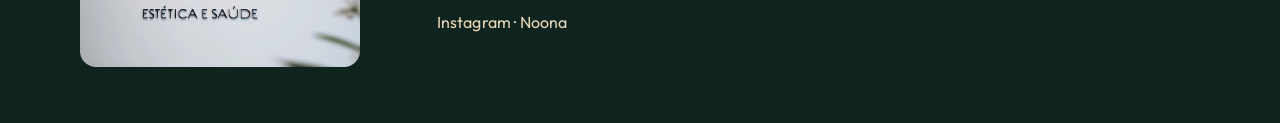
==== commit cdd9b336: "Avisa no menu completo que imagens e textos são provisórios e personalizáveis. Co-authored-by: Curso" ====
--- a/index.html
+++ b/index.html
@@ -12,7 +12,7 @@
   <link rel="preconnect" href="https://fonts.gstatic.com" crossorigin>
   <link href="https://fonts.googleapis.com/css2?family=Cormorant+Garamond:ital,wght@0,400;0,500;0,600;1,400;1,500&family=Outfit:wght@300;400;500;600&display=swap" rel="stylesheet">
   <link rel="preload" as="image" href="assets/video/poster.jpg">
-  <link rel="stylesheet" href="css/style.css?v=11">
+  <link rel="stylesheet" href="css/style.css?v=12">
   <meta property="og:title" content="Niky Pop · Estética e Saúde">
   <meta property="og:description" content="Espaço de estética e saúde junto ao Largo do Rato, Lisboa. Demonstração provisória.">
   <meta property="og:image" content="assets/images/fachada.jpg">
--- a/css/style.css
+++ b/css/style.css
@@ -666,6 +666,11 @@
   color: var(--ink-soft);
 }
 
+.page-hero .notice {
+  max-width: 68ch;
+  margin-top: 16px;
+}
+
 .cat-nav {
   display: flex;
   flex-wrap: wrap;
